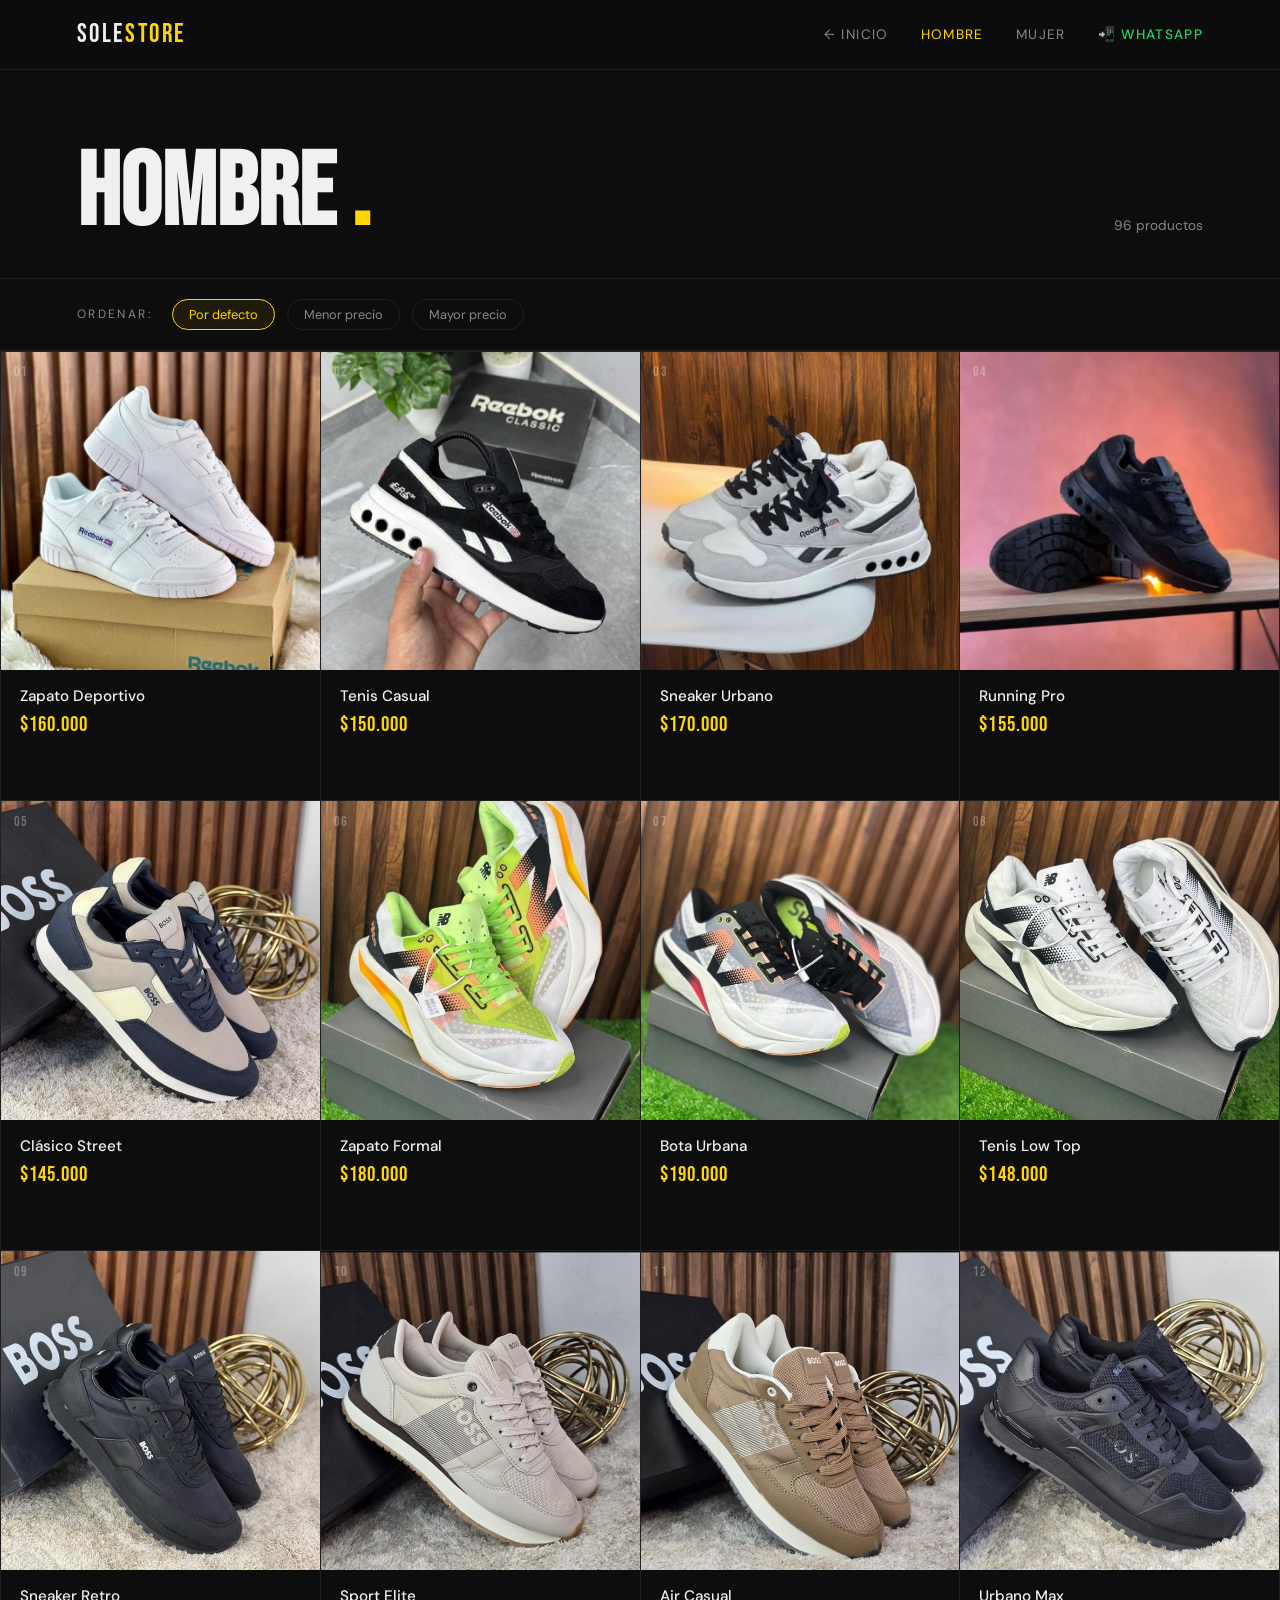
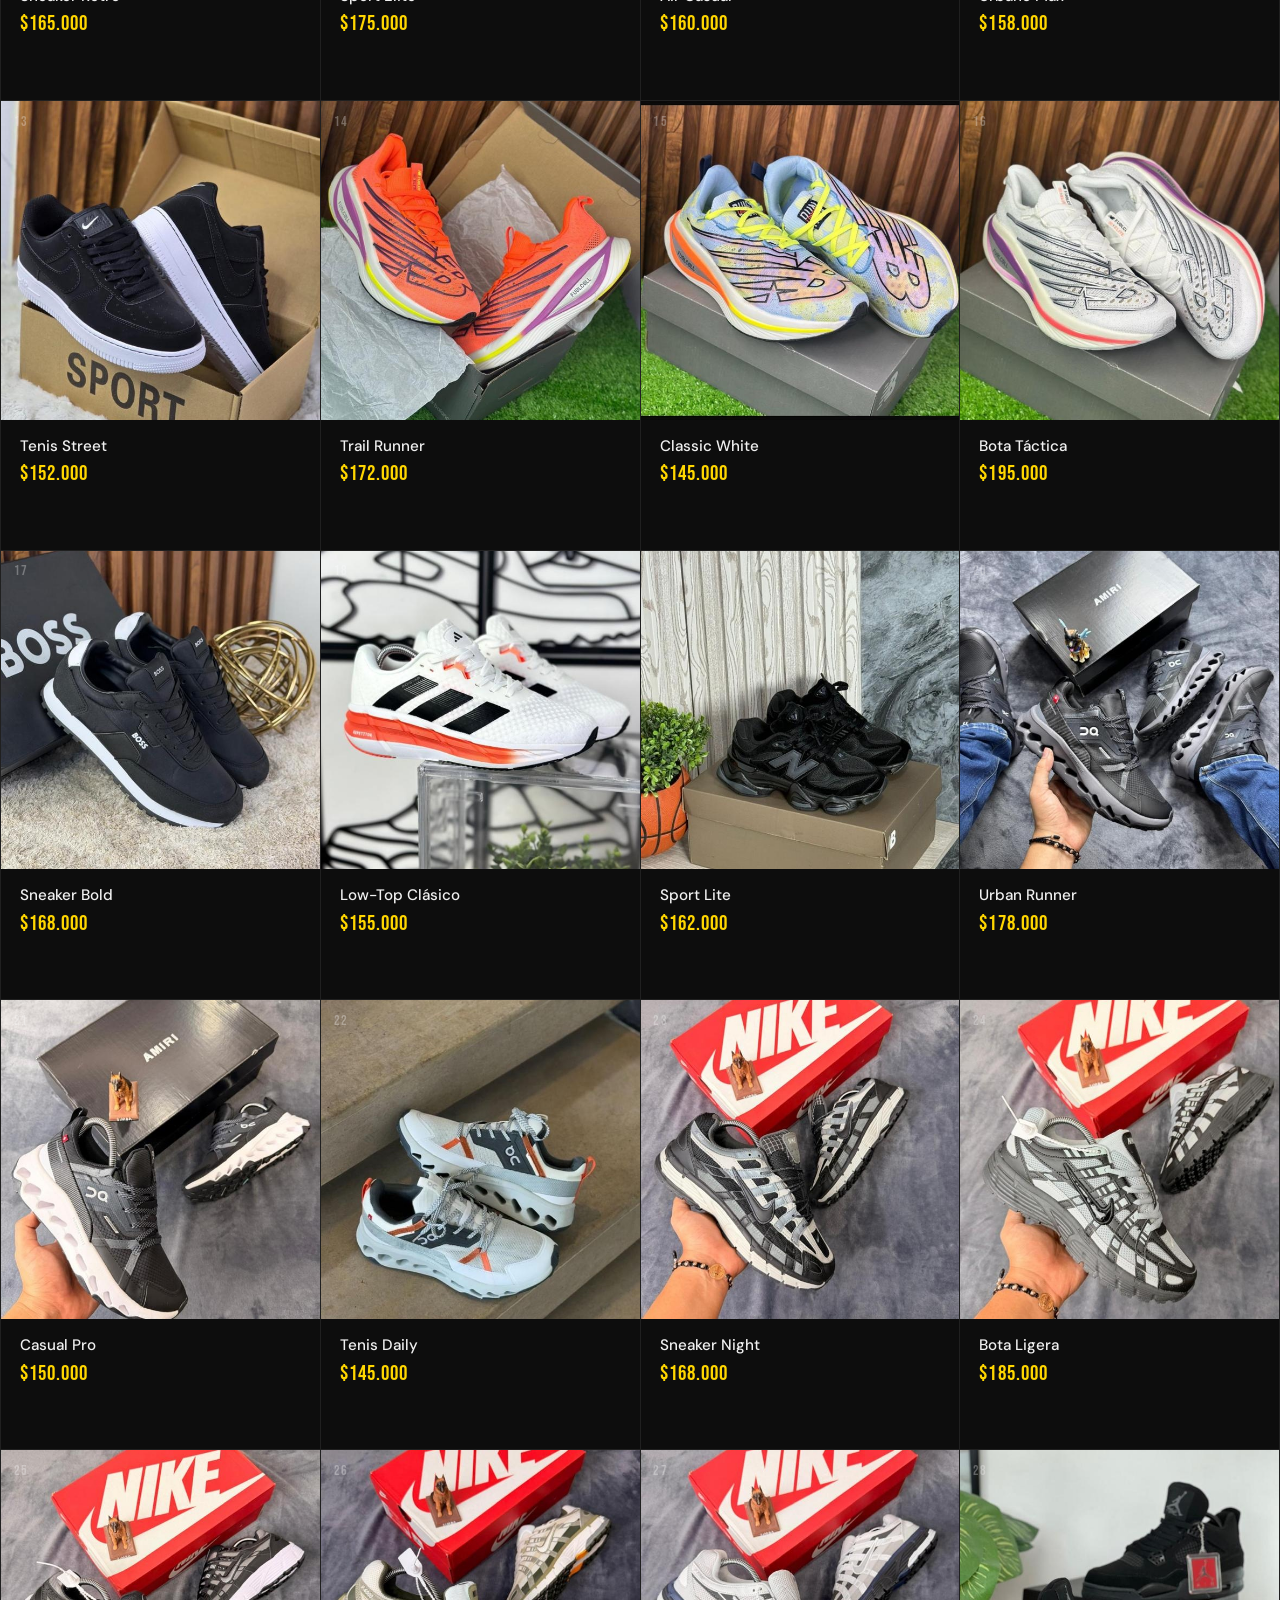
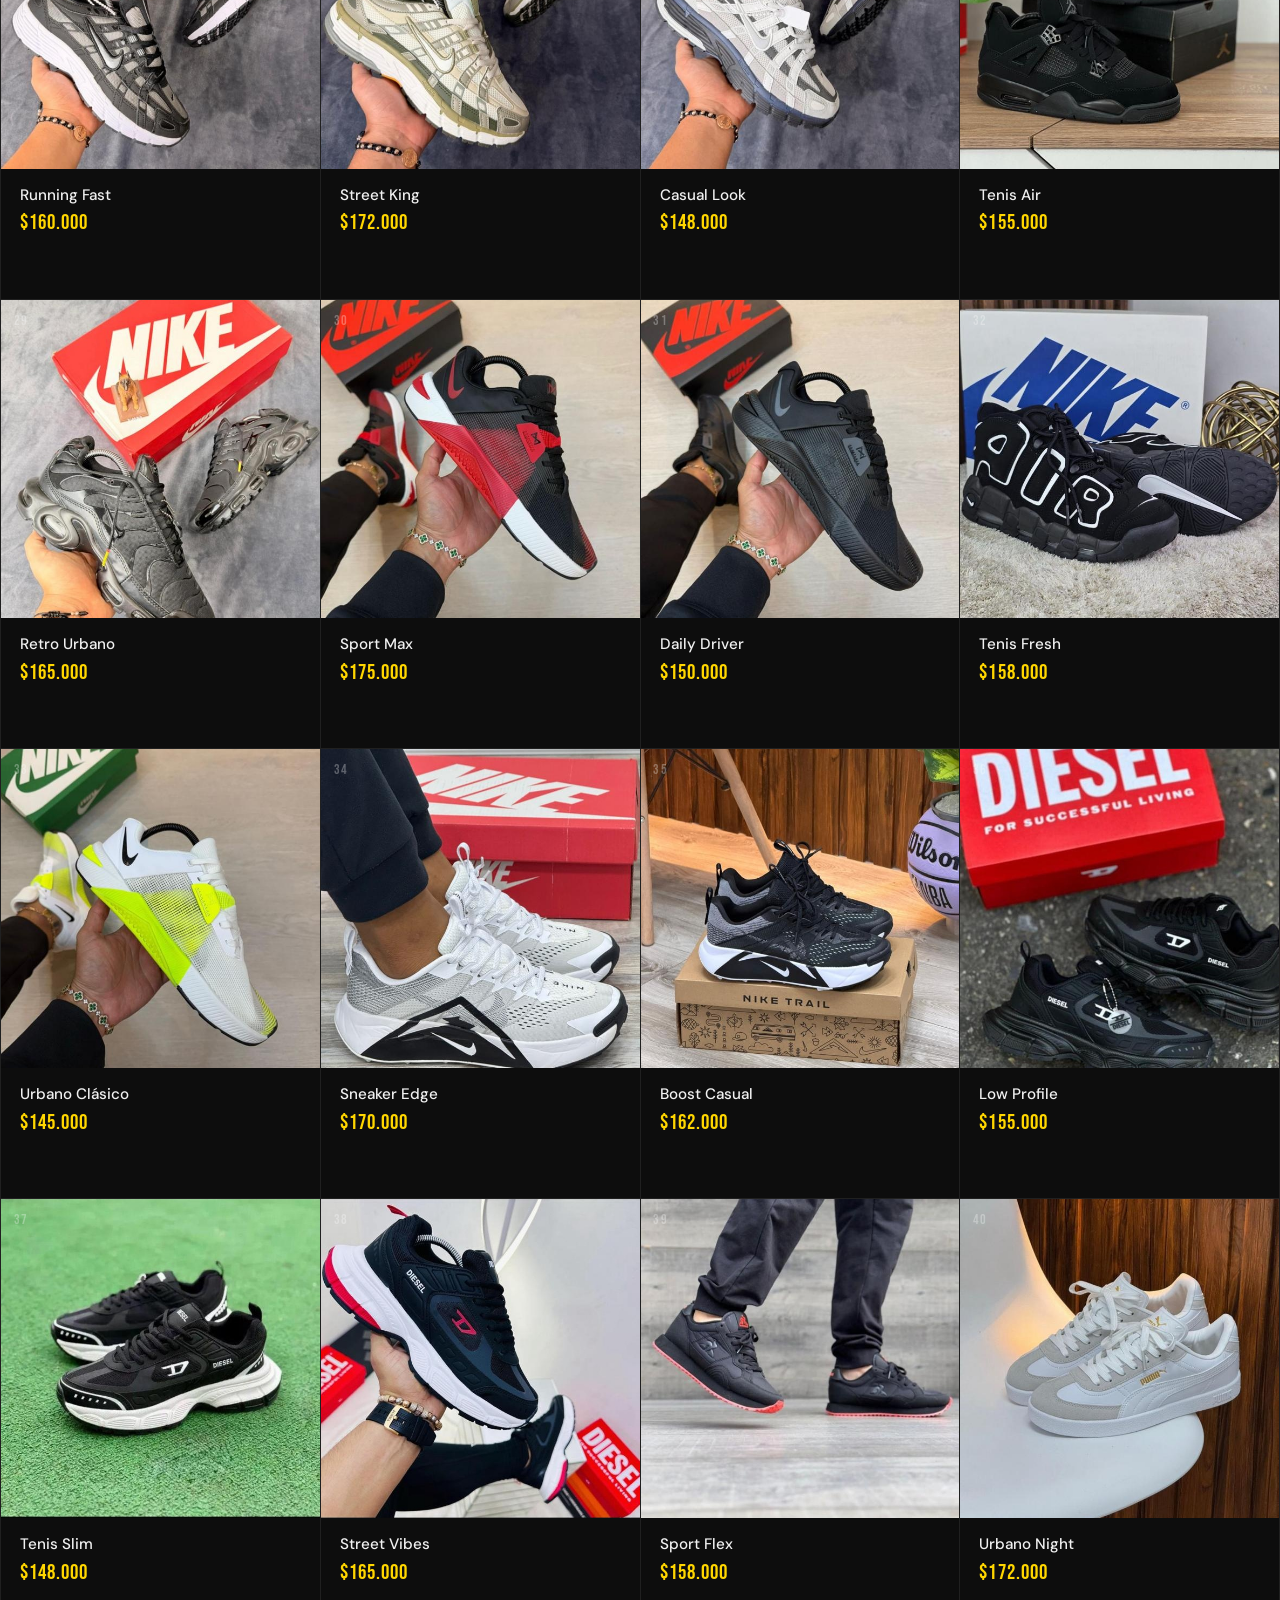
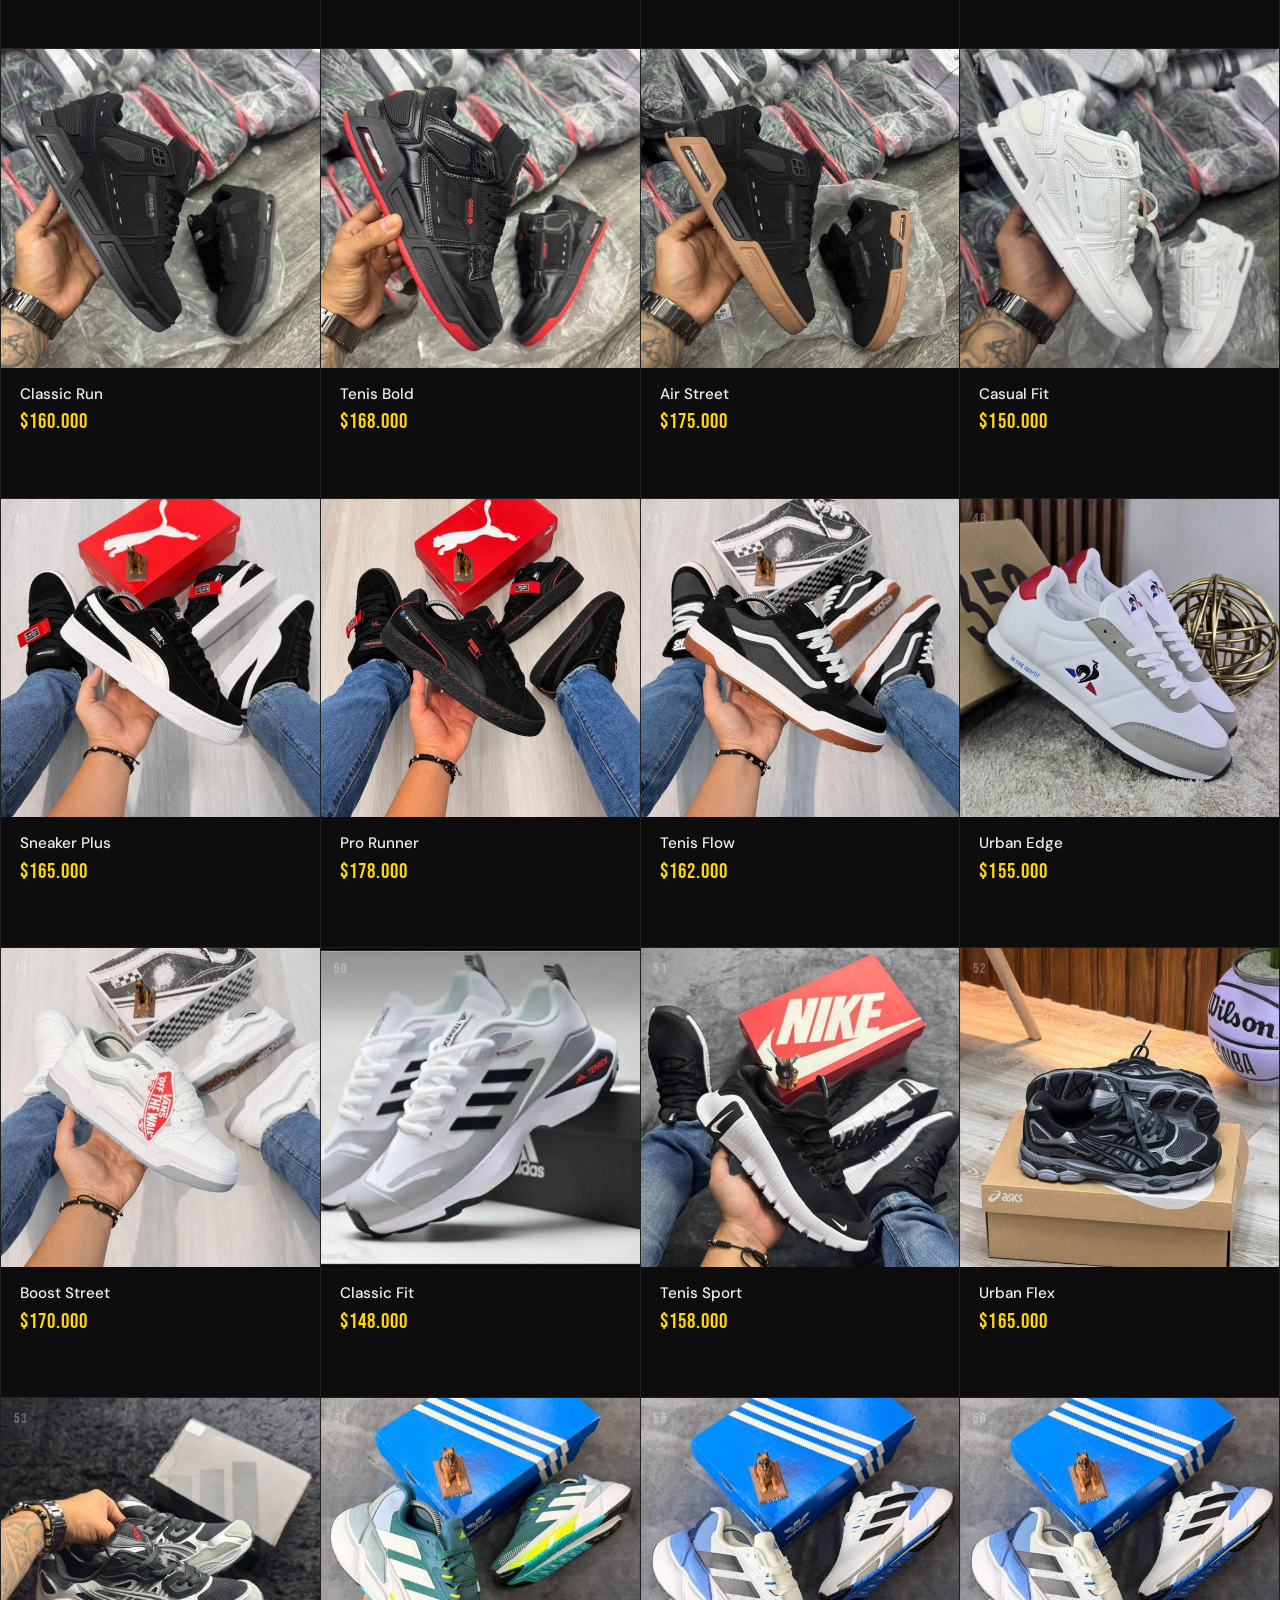
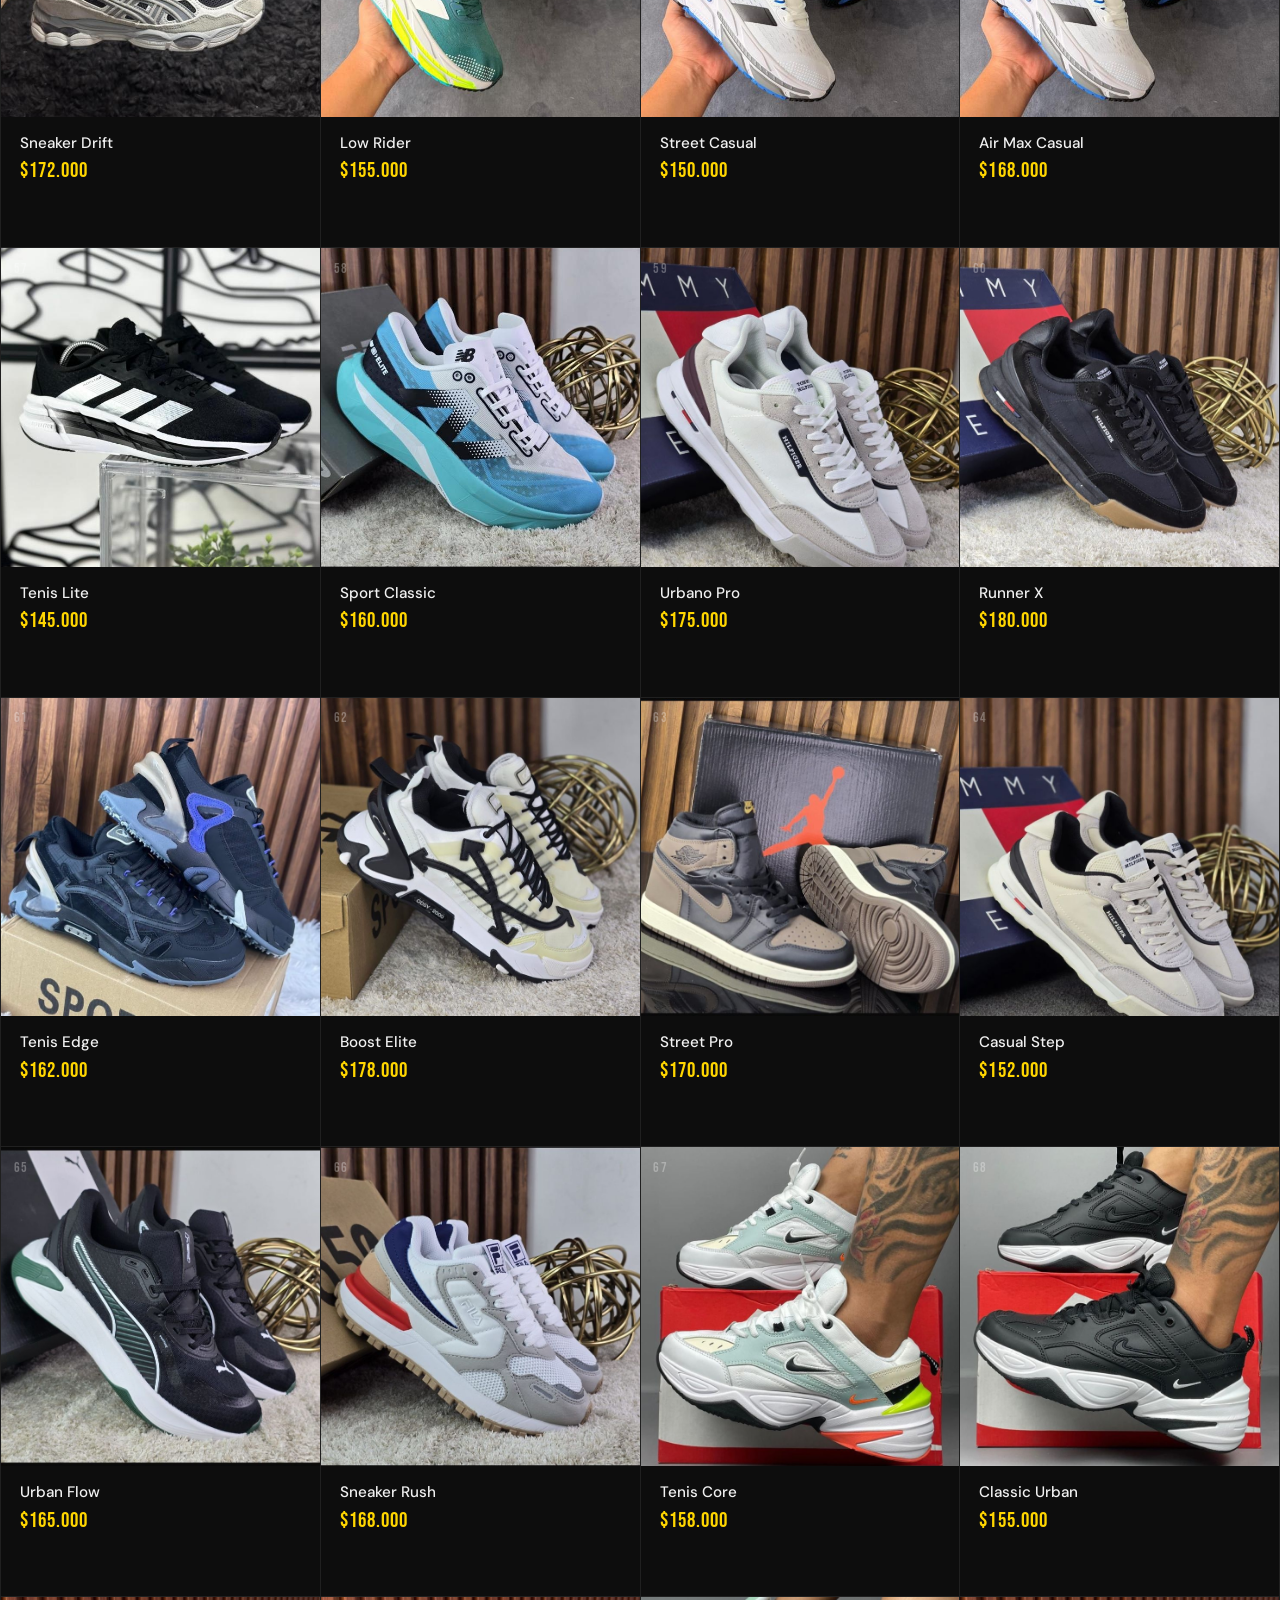
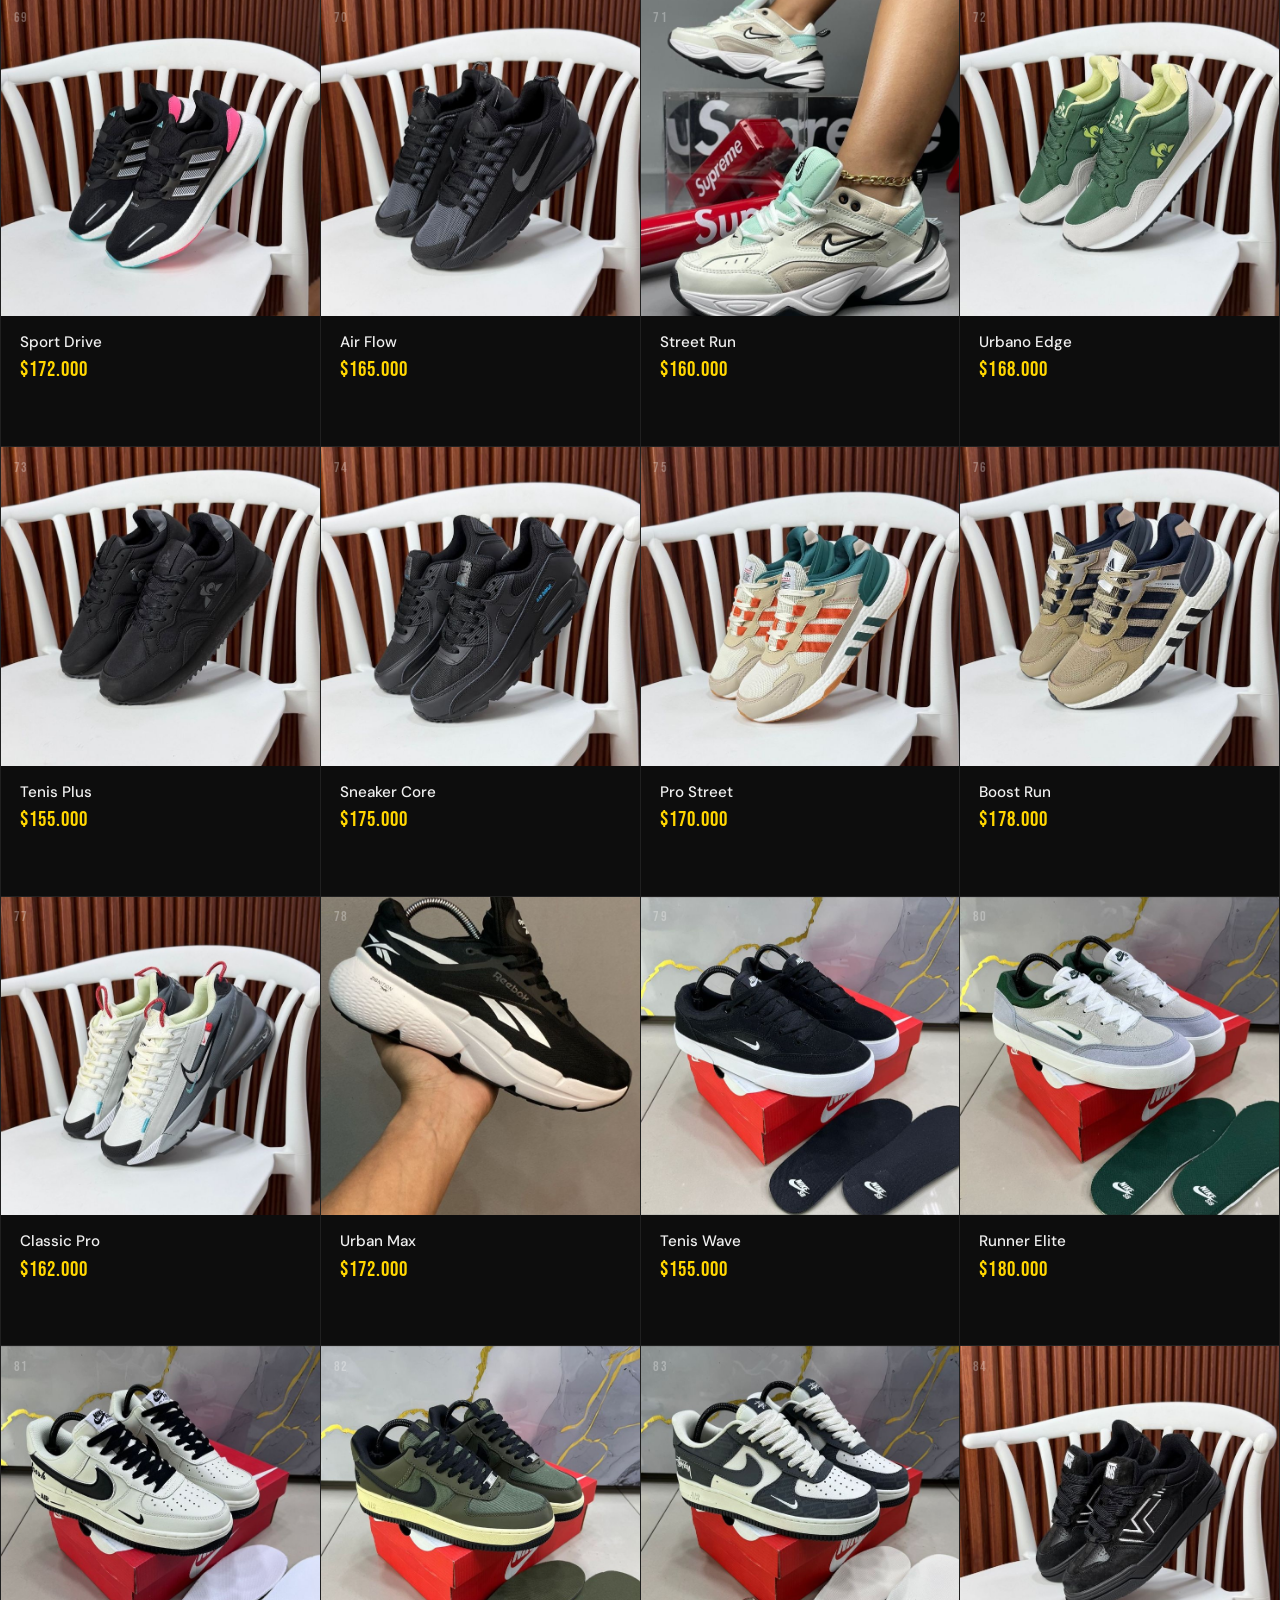
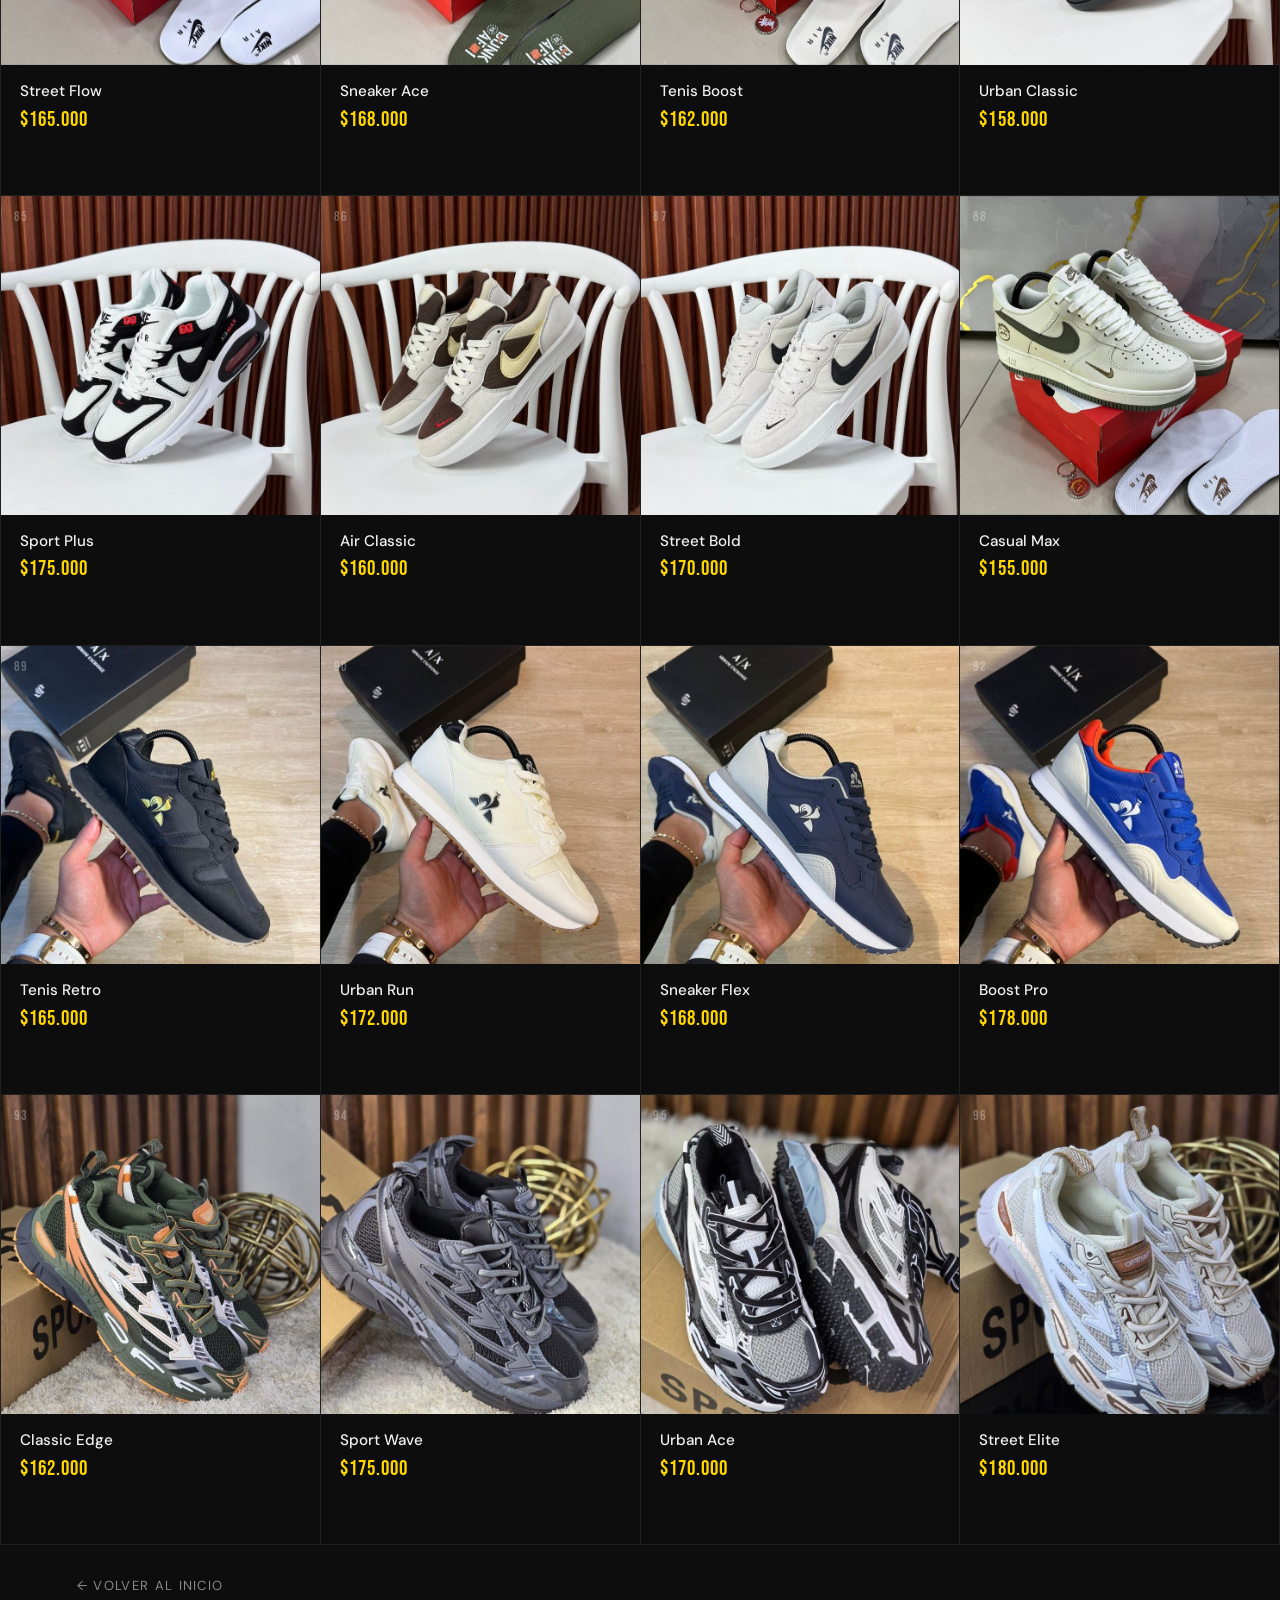
==== hombre.html @ 792dd2fb "primer commit - sole store" ====
<!DOCTYPE html>
<html lang="es">
<head>
  <meta charset="UTF-8" />
  <meta name="viewport" content="width=device-width, initial-scale=1.0"/>
  <title>Hombre — SOLE STORE</title>
  <link rel="preconnect" href="https://fonts.googleapis.com">
  <link href="https://fonts.googleapis.com/css2?family=Bebas+Neue&family=DM+Sans:wght@300;400;500&display=swap" rel="stylesheet">
  <link rel="stylesheet" href="src/styles/main.css">
</head>
<body>

  <nav class="navbar">
    <a href="index.html" class="nav-logo">SOLE<span>STORE</span></a>
    <div class="nav-links">
      <a href="index.html">← Inicio</a>
      <a href="hombre.html" style="color:var(--accent)">Hombre</a>
      <a href="mujer.html">Mujer</a>
      <a href="https://wa.me/573104720389" target="_blank" class="nav-wpp">📲 WhatsApp</a>
    </div>
  </nav>

  <main class="catalog-page">
    <div class="catalog-header">
      <h1>HOMBRE <span>.</span></h1>
      <p class="catalog-count" id="count">Cargando...</p>
    </div>

    <div class="filter-bar">
      <span class="filter-label">Ordenar:</span>
      <button class="filter-btn active" onclick="sortProducts('default', this)">Por defecto</button>
      <button class="filter-btn" onclick="sortProducts('precio-asc', this)">Menor precio</button>
      <button class="filter-btn" onclick="sortProducts('precio-desc', this)">Mayor precio</button>
    </div>

    <div class="product-grid" id="grid"></div>

    <a href="index.html" class="back-link">← Volver al inicio</a>
  </main>

  <script type="module">
    import { productosHombre } from './src/js/products.js';

    const WPP = "573104720389";
    let currentProducts = [...productosHombre];

    function precioNum(p) {
      return parseInt(p.precio.replace(/\D/g, ''));
    }

    function renderGrid(products) {
      const grid = document.getElementById('grid');
      document.getElementById('count').textContent = `${products.length} productos`;
      grid.innerHTML = products.map((p, i) => `
        <div class="product-card" style="animation-delay:${i * 0.03}s">
          <div class="product-img-wrap">
            <span class="product-num">${String(p.id).padStart(2,'0')}</span>
            <img src="${p.img}" alt="${p.nombre}" loading="lazy" onerror="this.style.opacity='0.2'">
          </div>
          <div class="product-info">
            <p class="product-name">${p.nombre}</p>
            <p class="product-price">${p.precio}</p>
          </div>
          <a class="btn-wpp"
             href="https://wa.me/${WPP}?text=Hola!%20Me%20interesa%20el%20${encodeURIComponent(p.nombre)}%20(Ref%20${p.id})%20-%20Precio%3A%20${encodeURIComponent(p.precio)}"
             target="_blank">
            💬 Preguntar por WhatsApp
          </a>
        </div>
      `).join('');
    }

    window.sortProducts = function(tipo, btn) {
      document.querySelectorAll('.filter-btn').forEach(b => b.classList.remove('active'));
      btn.classList.add('active');
      if (tipo === 'precio-asc')  currentProducts.sort((a,b) => precioNum(a) - precioNum(b));
      if (tipo === 'precio-desc') currentProducts.sort((a,b) => precioNum(b) - precioNum(a));
      if (tipo === 'default')     currentProducts = [...productosHombre];
      renderGrid(currentProducts);
    };

    renderGrid(currentProducts);
  </script>

</body>
</html>
---- src/styles/main.css ----
/* ═══════════════════════════════════════
   SOLE STORE — main.css
   ═══════════════════════════════════════ */

@import url('https://fonts.googleapis.com/css2?family=Bebas+Neue&family=DM+Sans:wght@300;400;500&display=swap');

:root {
  --bg:        #0d0d0d;
  --bg-card:   #161616;
  --bg-hover:  #1e1e1e;
  --accent:    #FFD600;
  --text:      #f0f0f0;
  --text-muted:#888;
  --border:    rgba(255,255,255,0.08);
  --radius:    4px;
  --wpp:       #25D366;
}

*, *::before, *::after {
  box-sizing: border-box;
  margin: 0;
  padding: 0;
}

html { scroll-behavior: smooth; }

body {
  background: var(--bg);
  color: var(--text);
  font-family: 'DM Sans', sans-serif;
  -webkit-font-smoothing: antialiased;
}

/* ── NAVBAR ── */
.navbar {
  position: fixed;
  top: 0;
  left: 0;
  right: 0;
  z-index: 100;
  display: flex;
  align-items: center;
  justify-content: space-between;
  padding: 1.2rem 6vw;
  background: rgba(13,13,13,0.85);
  backdrop-filter: blur(12px);
  border-bottom: 1px solid var(--border);
}

.nav-logo {
  font-family: 'Bebas Neue', sans-serif;
  font-size: 1.6rem;
  letter-spacing: 0.1em;
  color: var(--text);
  text-decoration: none;
}

.nav-logo span { color: var(--accent); }

.nav-links {
  display: flex;
  align-items: center;
  gap: 2rem;
}

.nav-links a {
  font-family: 'DM Sans', sans-serif;
  font-size: 0.85rem;
  font-weight: 400;
  letter-spacing: 0.1em;
  text-transform: uppercase;
  color: var(--text-muted);
  text-decoration: none;
  transition: color 0.2s;
}

.nav-links a:hover { color: var(--text); }

.nav-links .nav-wpp {
  color: var(--wpp);
  font-weight: 500;
}

.nav-links .nav-wpp:hover { color: #1fba59; }

/* ── CATALOG PAGE ── */
.catalog-page {
  padding-top: 80px;
  min-height: 100vh;
}

.catalog-header {
  padding: 4rem 6vw 2rem;
  border-bottom: 1px solid var(--border);
  display: flex;
  align-items: flex-end;
  justify-content: space-between;
  gap: 1rem;
  flex-wrap: wrap;
}

.catalog-header h1 {
  font-family: 'Bebas Neue', sans-serif;
  font-size: clamp(3rem, 8vw, 7rem);
  line-height: 1;
  color: var(--text);
}

.catalog-header h1 span { color: var(--accent); }

.catalog-count {
  font-size: 0.85rem;
  color: var(--text-muted);
  padding-bottom: 0.8rem;
}

/* ── FILTER BAR ── */
.filter-bar {
  padding: 1.2rem 6vw;
  display: flex;
  align-items: center;
  gap: 0.75rem;
  flex-wrap: wrap;
  border-bottom: 1px solid var(--border);
}

.filter-label {
  font-size: 0.75rem;
  letter-spacing: 0.2em;
  text-transform: uppercase;
  color: var(--text-muted);
  margin-right: 0.5rem;
}

.filter-btn {
  background: transparent;
  border: 1px solid var(--border);
  color: var(--text-muted);
  font-family: 'DM Sans', sans-serif;
  font-size: 0.8rem;
  padding: 0.4rem 1rem;
  cursor: pointer;
  border-radius: 2rem;
  transition: all 0.2s;
}

.filter-btn:hover,
.filter-btn.active {
  border-color: var(--accent);
  color: var(--accent);
  background: rgba(255, 214, 0, 0.07);
}

/* ── PRODUCT GRID ── */
.product-grid {
  display: grid;
  grid-template-columns: repeat(auto-fill, minmax(260px, 1fr));
  gap: 1px;
  background: var(--border);
  padding: 1px;
}

.product-card {
  background: var(--bg);
  position: relative;
  overflow: hidden;
  transition: background 0.2s;
  display: flex;
  flex-direction: column;
}

.product-card:hover {
  background: var(--bg-hover);
}

.product-img-wrap {
  position: relative;
  overflow: hidden;
  aspect-ratio: 1 / 1;
  background: var(--bg-card);
}

.product-img-wrap img {
  width: 100%;
  height: 100%;
  object-fit: cover;
  transition: transform 0.5s ease;
  display: block;
}

.product-card:hover .product-img-wrap img {
  transform: scale(1.06);
}

.product-num {
  position: absolute;
  top: 0.8rem;
  left: 0.8rem;
  font-family: 'Bebas Neue', sans-serif;
  font-size: 0.85rem;
  color: rgba(255,255,255,0.3);
  letter-spacing: 0.1em;
}

.product-info {
  padding: 1rem 1.2rem 1.4rem;
  flex: 1;
  display: flex;
  flex-direction: column;
  gap: 0.35rem;
}

.product-name {
  font-family: 'DM Sans', sans-serif;
  font-weight: 500;
  font-size: 0.95rem;
  color: var(--text);
}

.product-price {
  font-family: 'Bebas Neue', sans-serif;
  font-size: 1.3rem;
  letter-spacing: 0.05em;
  color: var(--accent);
}

.btn-wpp {
  margin-top: auto;
  display: flex;
  align-items: center;
  justify-content: center;
  gap: 0.5rem;
  background: var(--wpp);
  color: #fff;
  font-family: 'DM Sans', sans-serif;
  font-weight: 500;
  font-size: 0.82rem;
  letter-spacing: 0.05em;
  text-decoration: none;
  padding: 0.75rem 1rem;
  border: none;
  cursor: pointer;
  opacity: 0;
  transform: translateY(8px);
  transition: opacity 0.25s ease, transform 0.25s ease, background 0.2s;
}

.product-card:hover .btn-wpp {
  opacity: 1;
  transform: translateY(0);
}

.btn-wpp:hover { background: #1fba59; }

/* ── BACK LINK ── */
.back-link {
  display: inline-flex;
  align-items: center;
  gap: 0.5rem;
  font-size: 0.82rem;
  letter-spacing: 0.1em;
  text-transform: uppercase;
  color: var(--text-muted);
  text-decoration: none;
  padding: 2rem 6vw;
  transition: color 0.2s;
}

.back-link:hover { color: var(--accent); }

/* ── EMPTY STATE ── */
.empty-state {
  grid-column: 1 / -1;
  padding: 6rem 2rem;
  text-align: center;
  color: var(--text-muted);
}

.empty-state p {
  font-family: 'Bebas Neue', sans-serif;
  font-size: 2rem;
  margin-bottom: 0.5rem;
  color: var(--text);
}

/* ── RESPONSIVE ── */
@media (max-width: 640px) {
  .product-grid {
    grid-template-columns: repeat(2, 1fr);
  }

  .btn-wpp {
    opacity: 1;
    transform: translateY(0);
  }

  .catalog-header {
    flex-direction: column;
    align-items: flex-start;
  }

  .nav-links a:not(.nav-wpp) {
    display: none;
  }
}
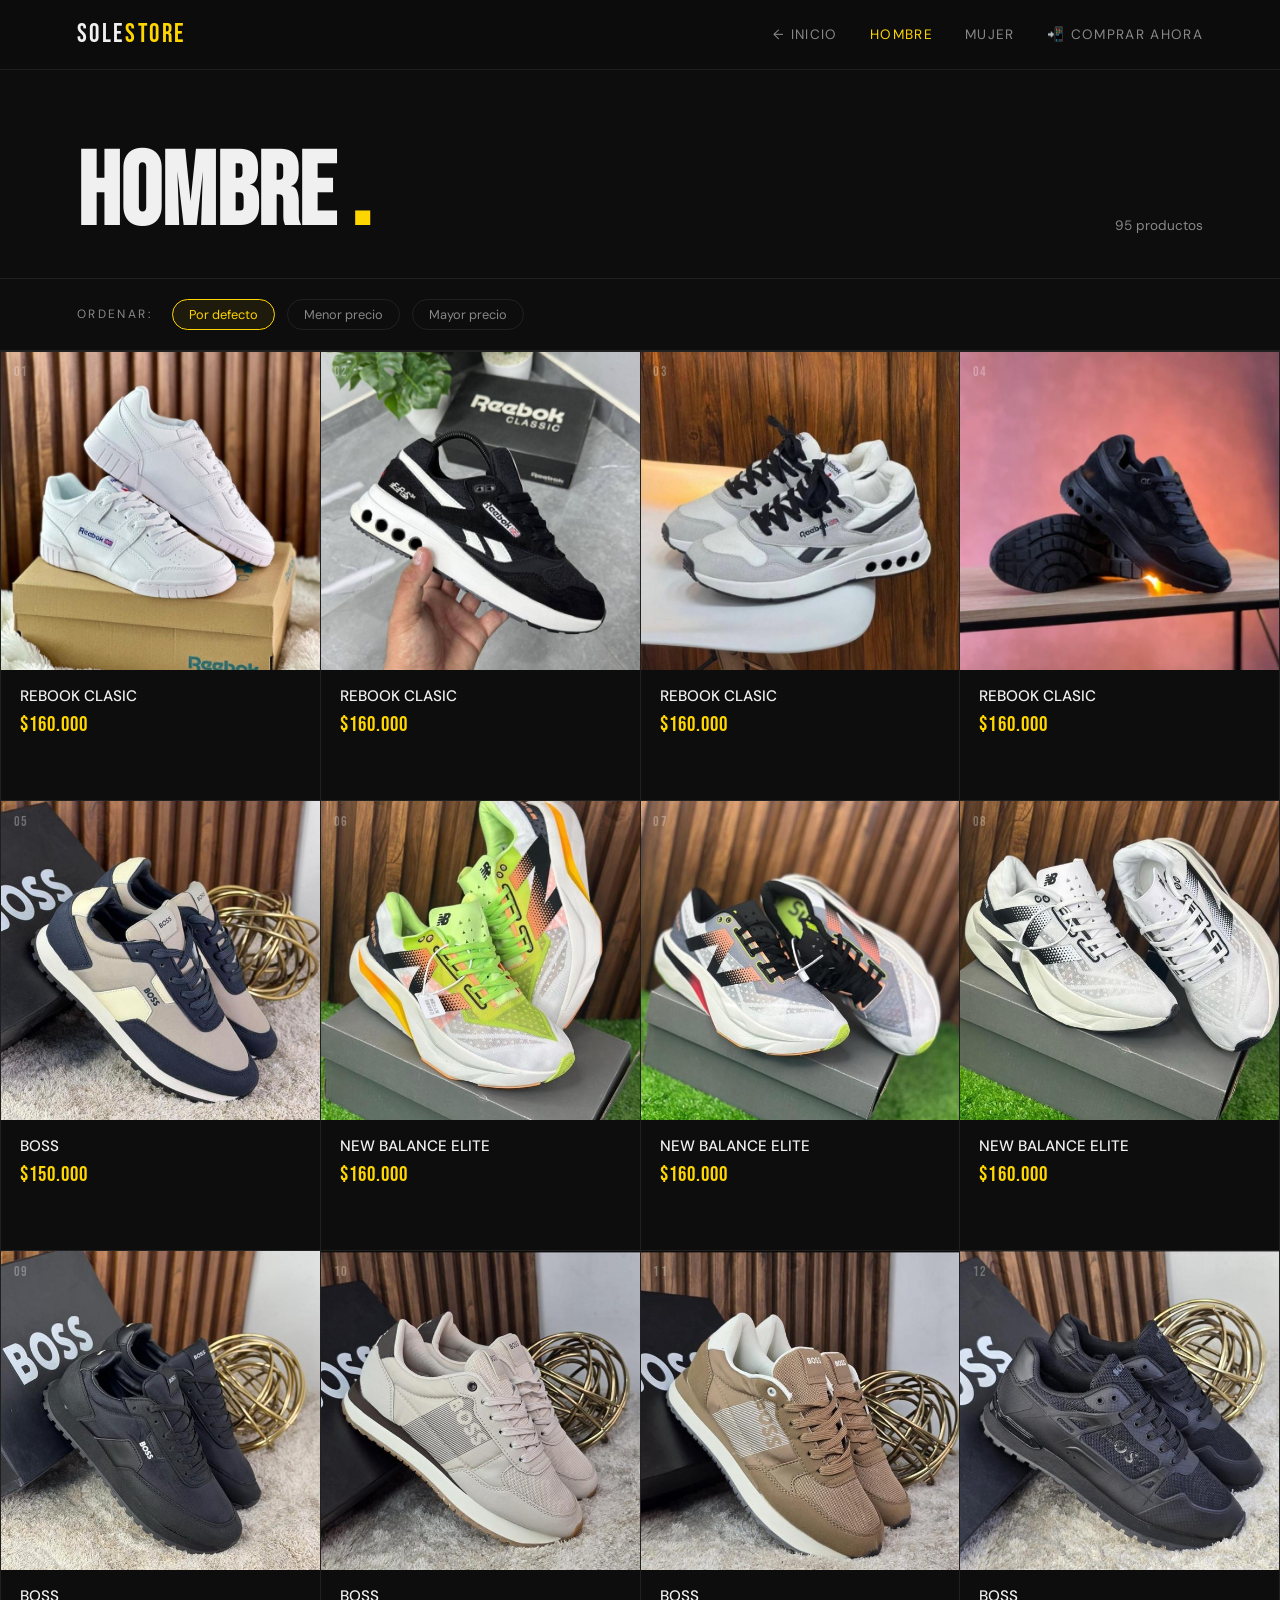
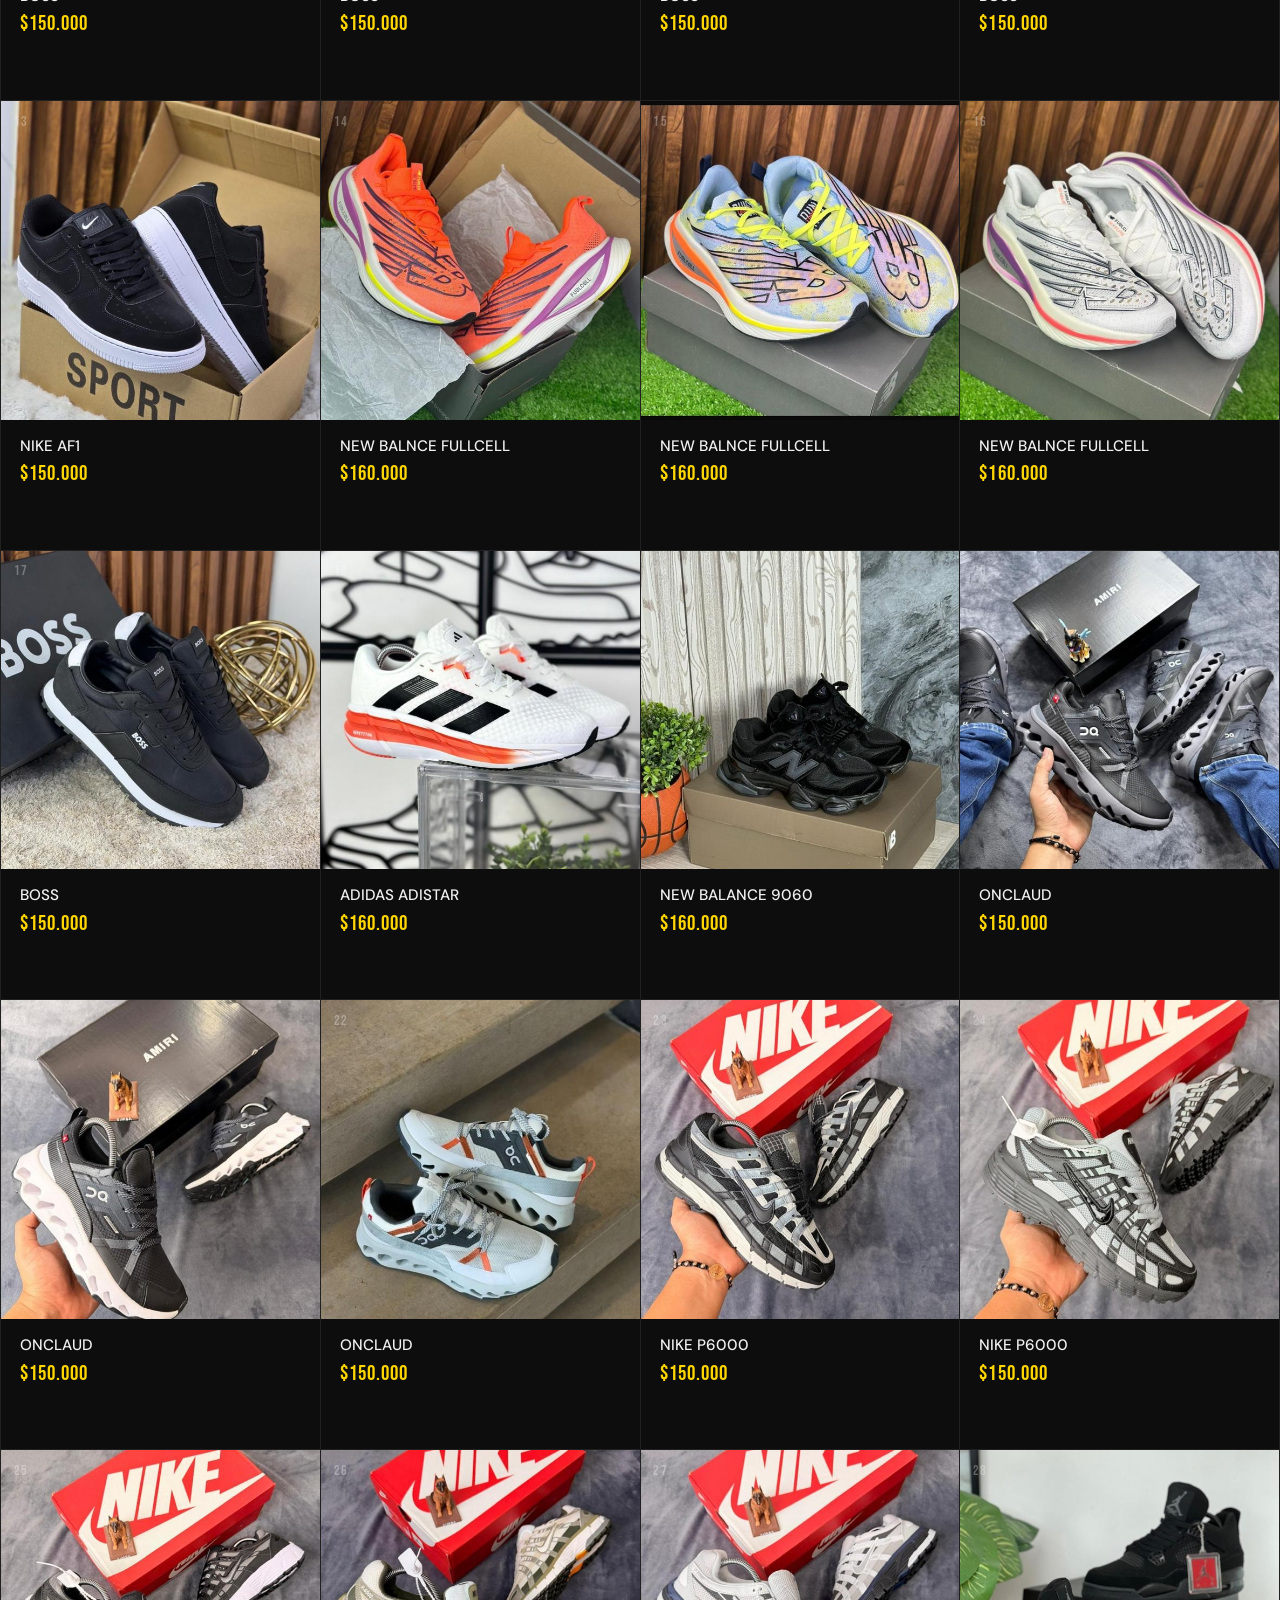
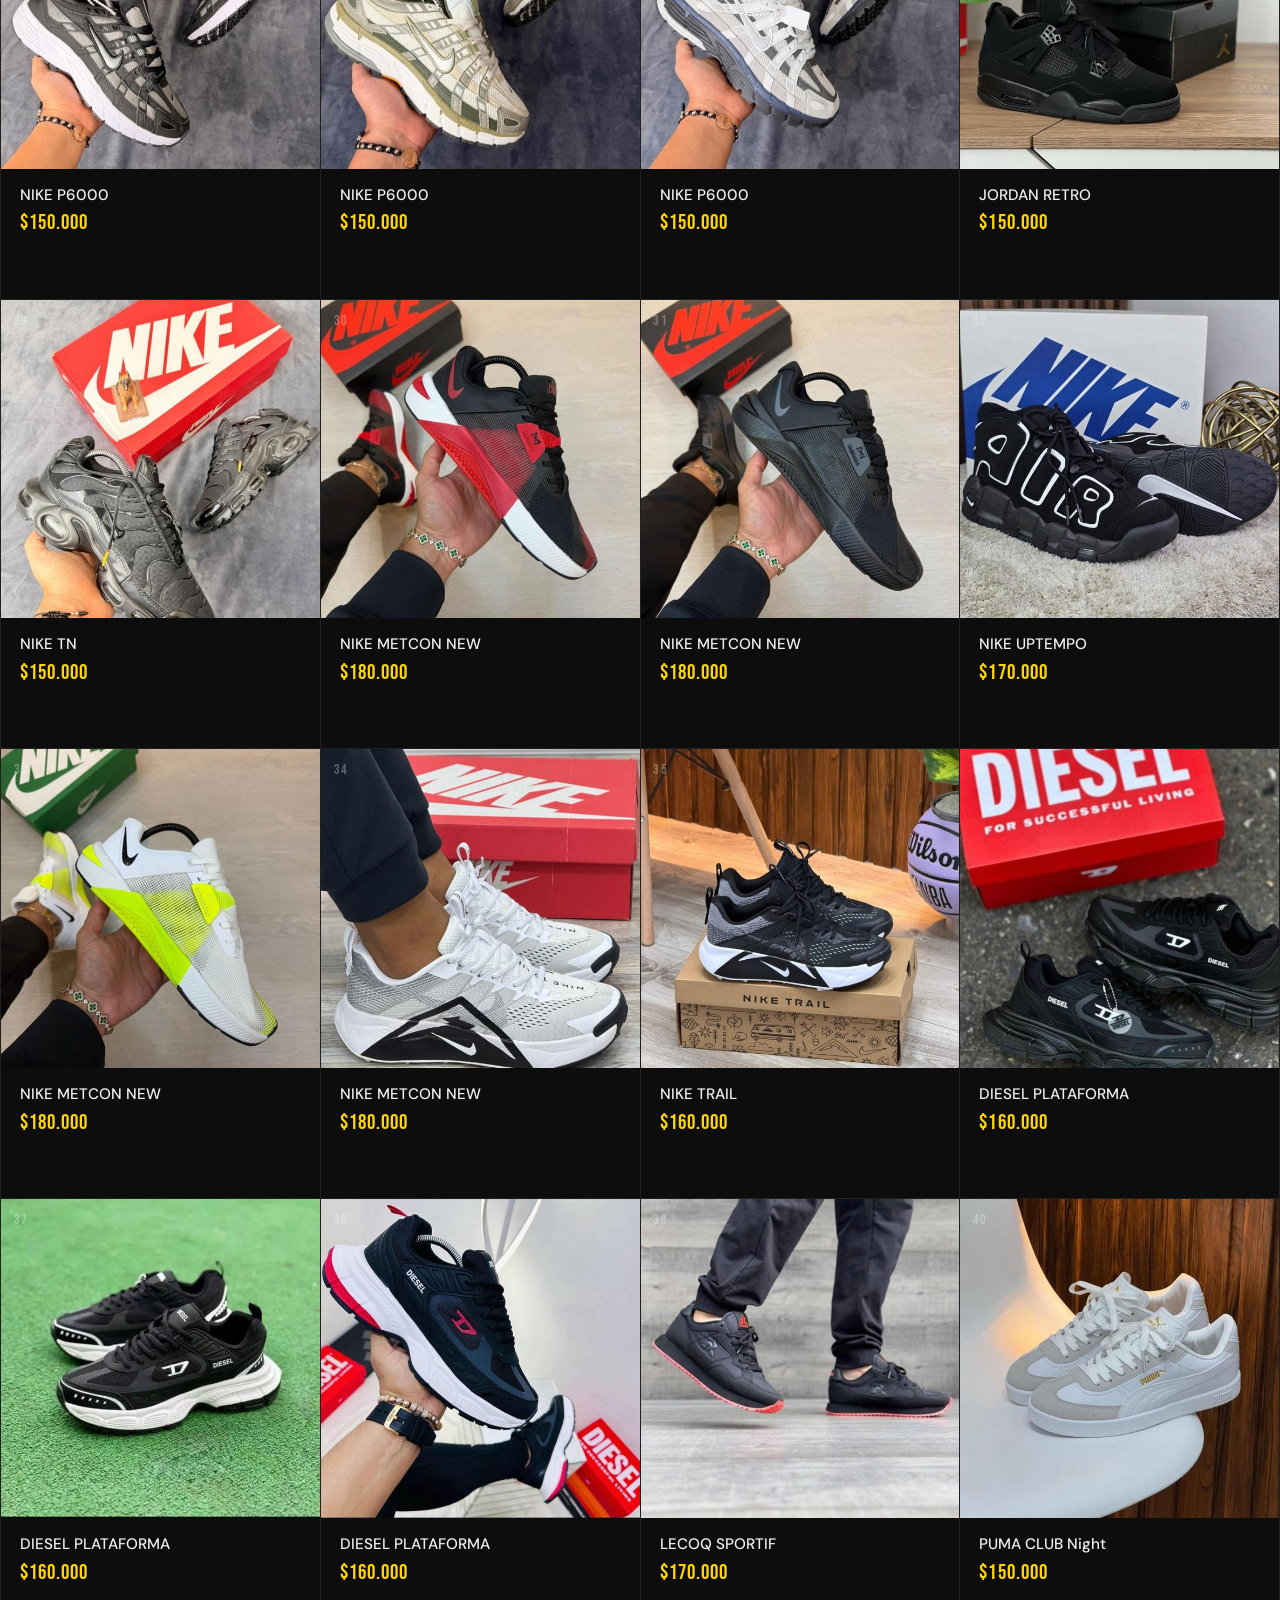
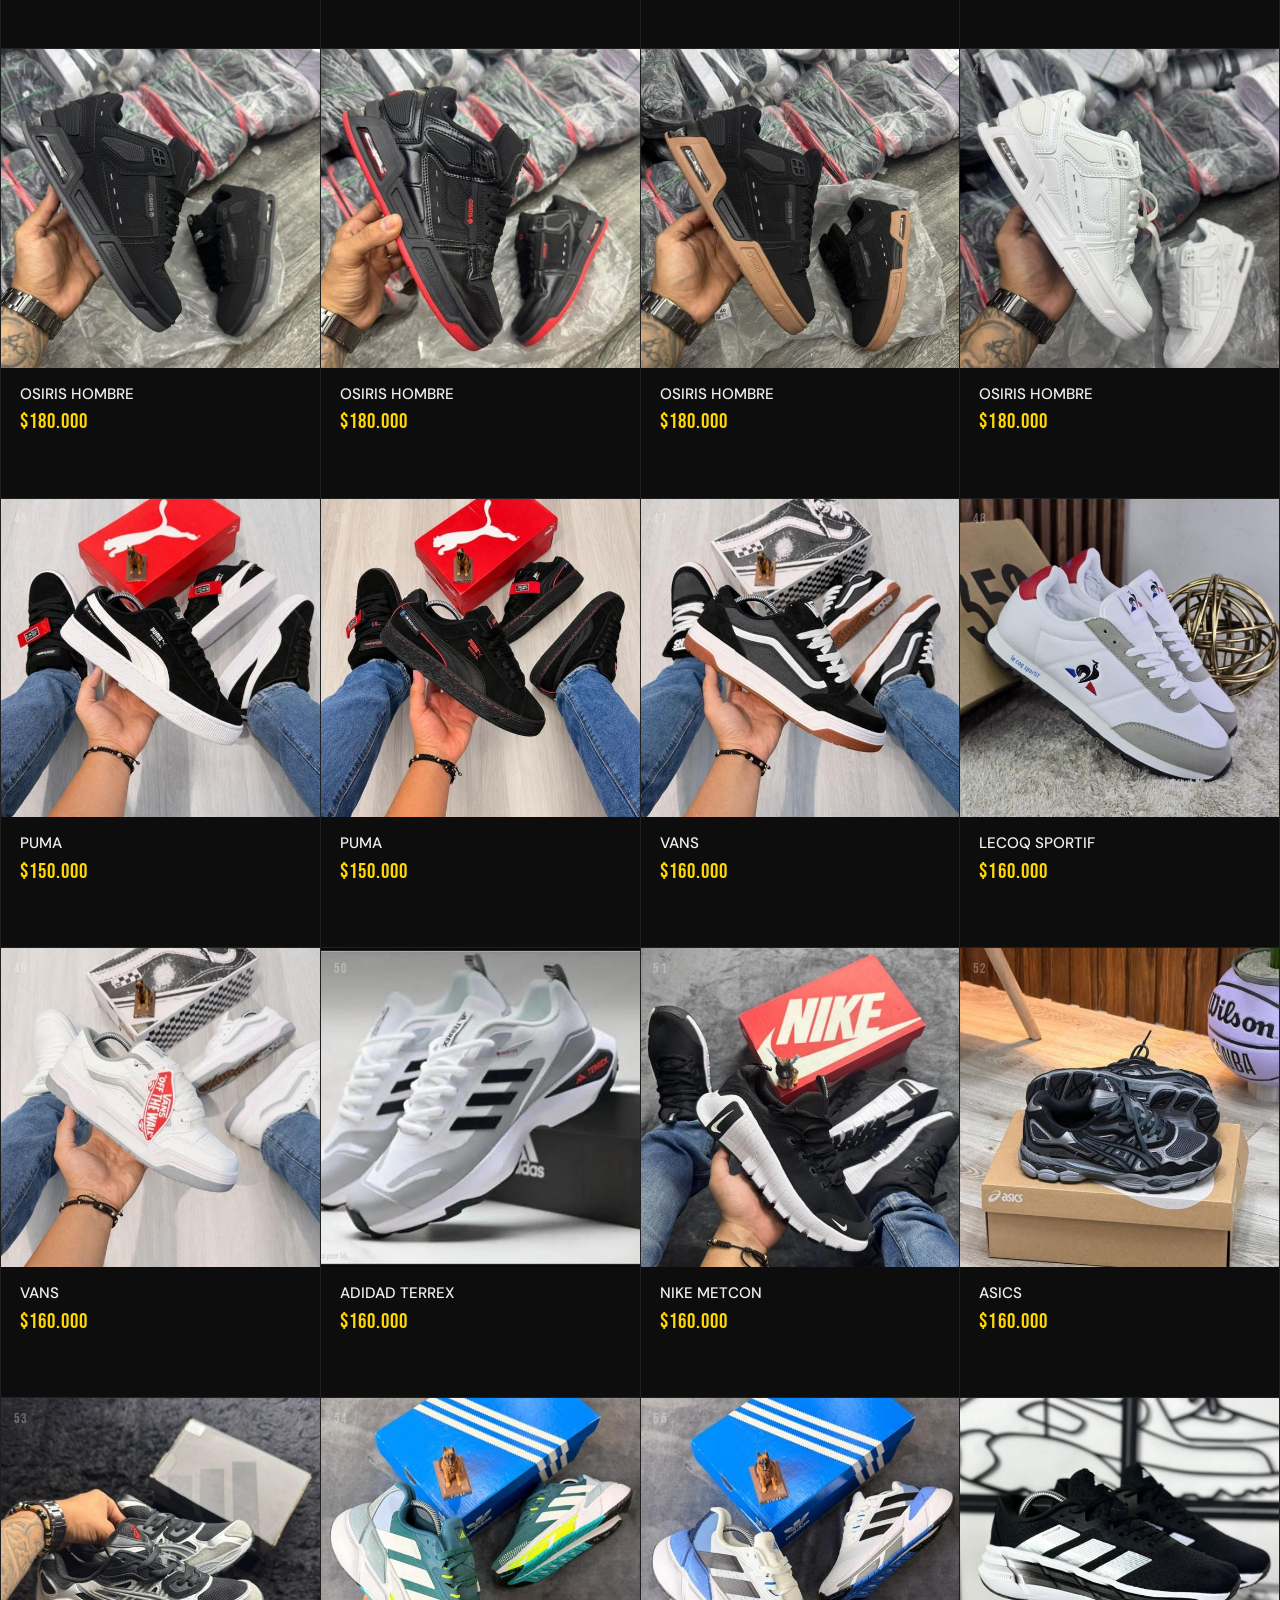
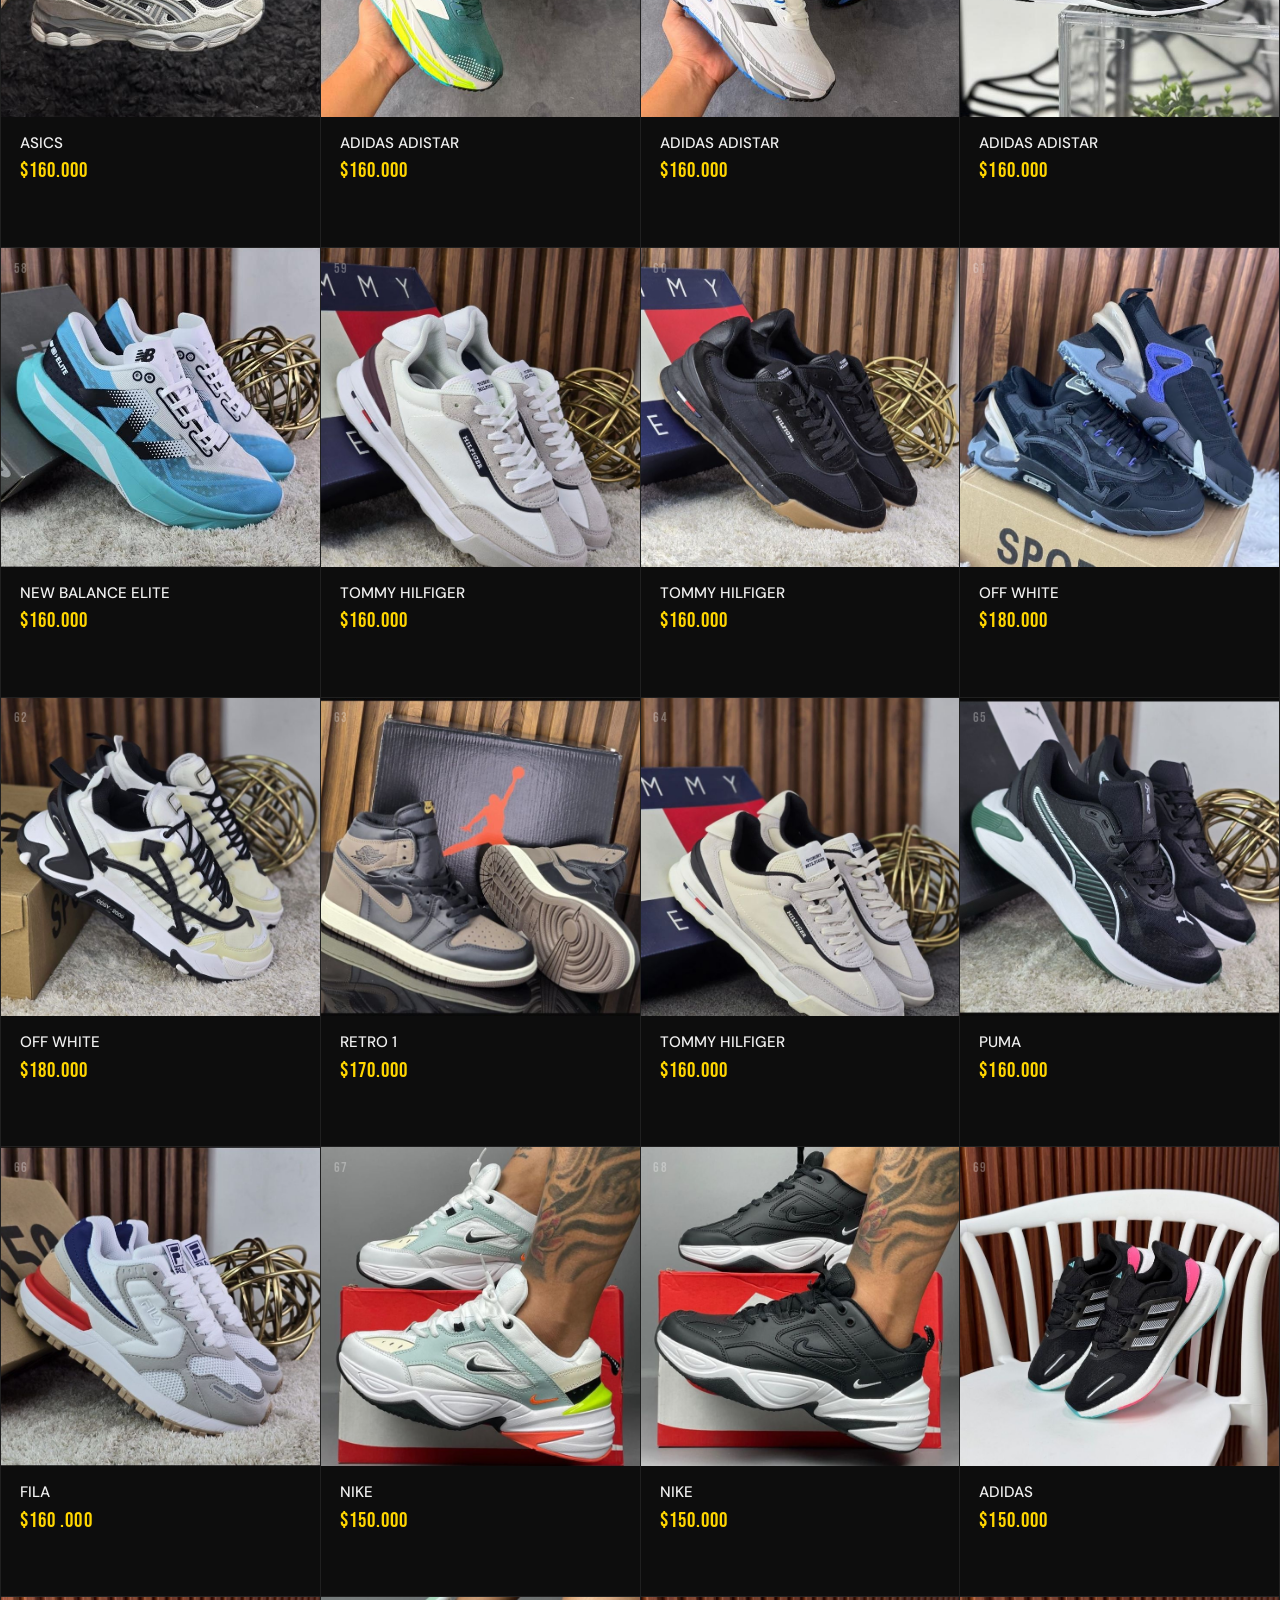
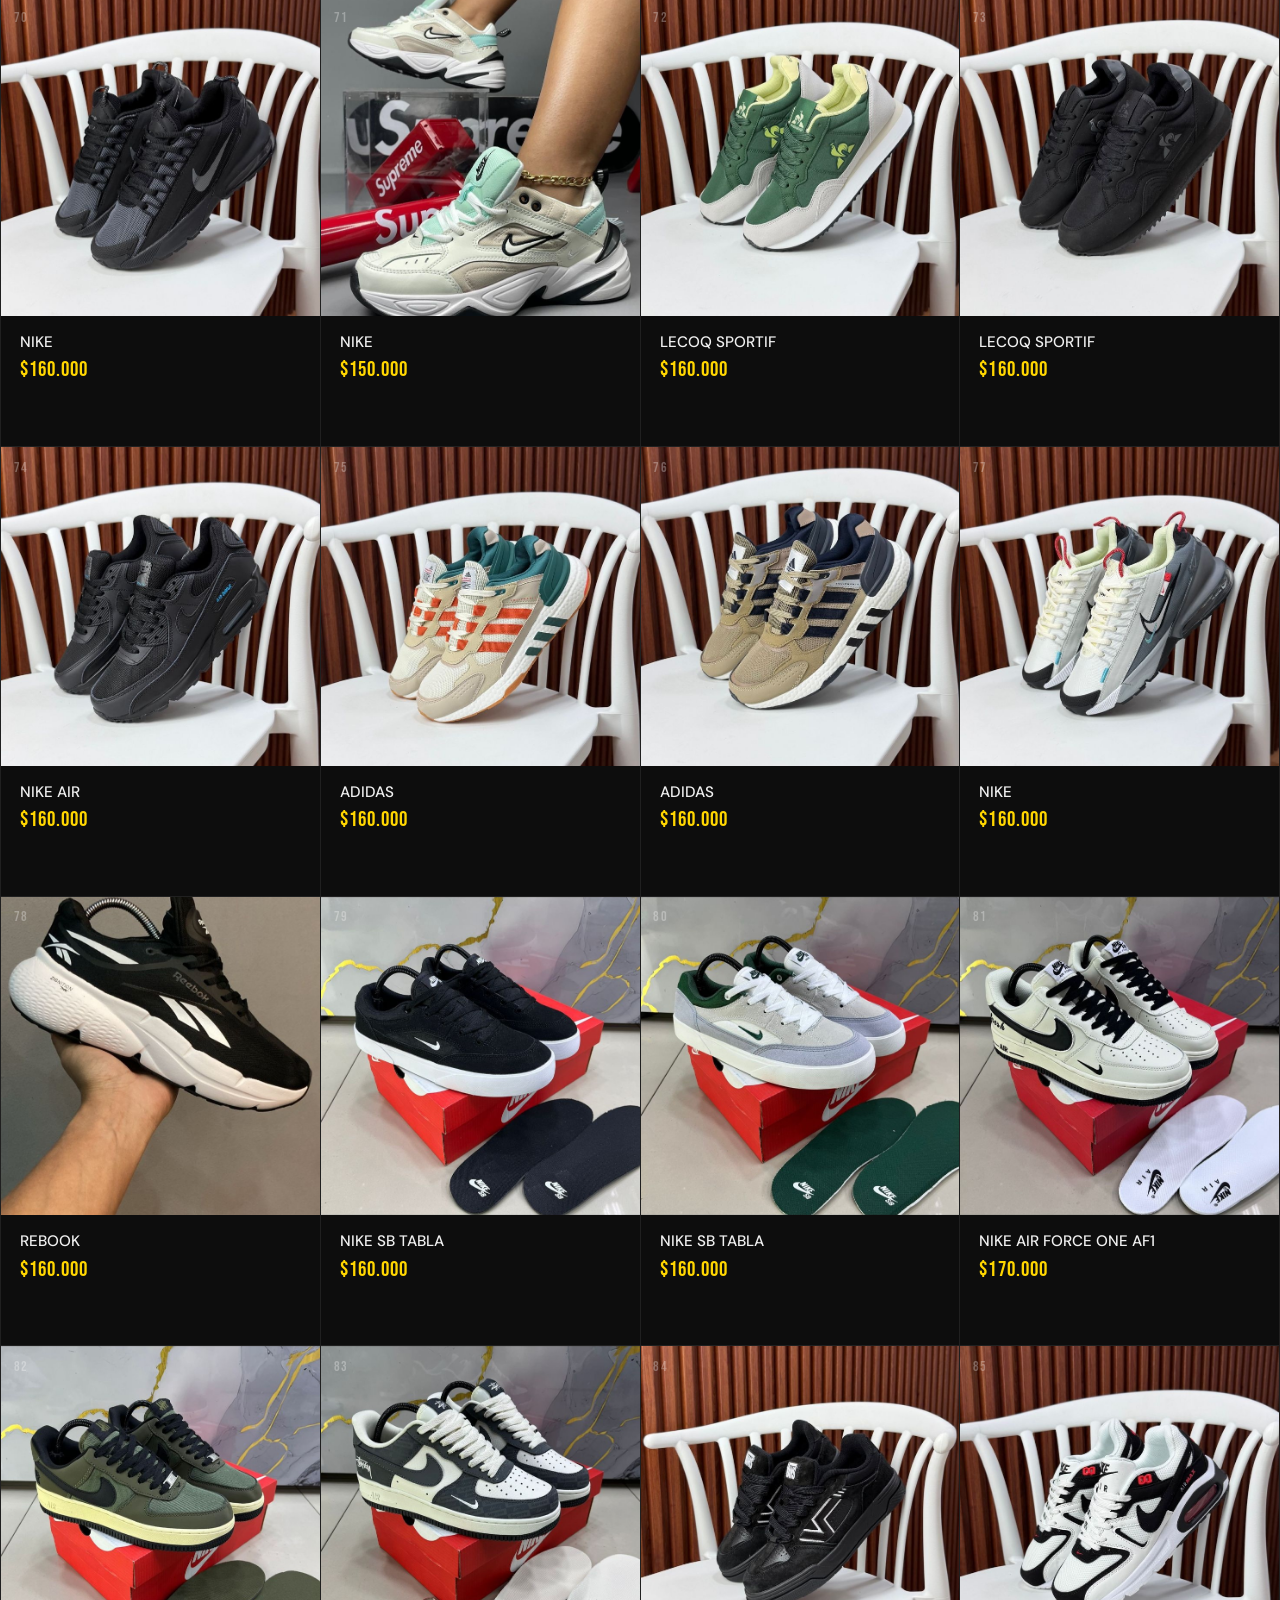
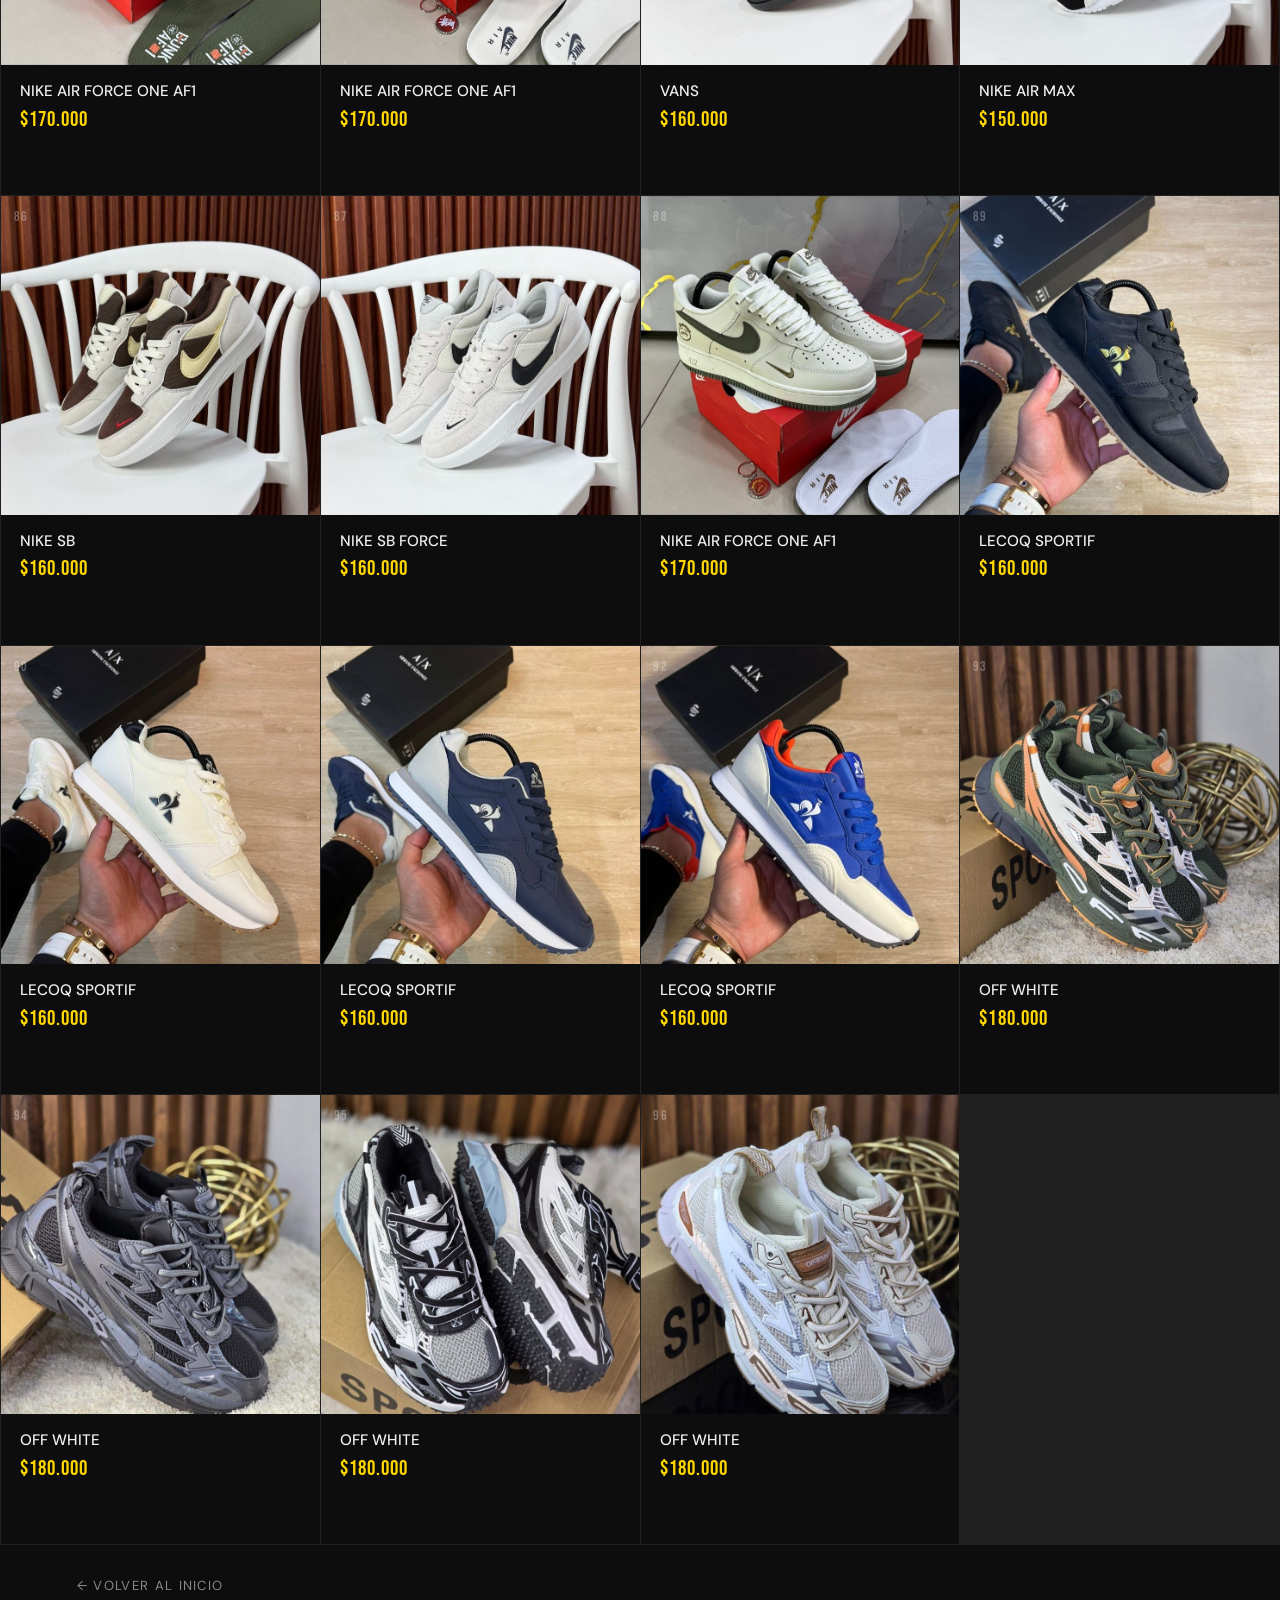
==== commit 0c2fdc75: "descripcion del cambio" ====
--- a/hombre.html
+++ b/hombre.html
@@ -16,9 +16,12 @@
       <a href="index.html">← Inicio</a>
       <a href="hombre.html" style="color:var(--accent)">Hombre</a>
       <a href="mujer.html">Mujer</a>
-      <a href="https://wa.me/573104720389" target="_blank" class="nav-wpp">📲 WhatsApp</a>
+      <a href="https://wa.me/573104720389?text=Hola,%20quiero%20este%20producto:%20https://tusitio.com/zapato1.html" target="_blank">
+  📲 Comprar ahora
+</a>
     </div>
   </nav>
+  
 
   <main class="catalog-page">
     <div class="catalog-header">
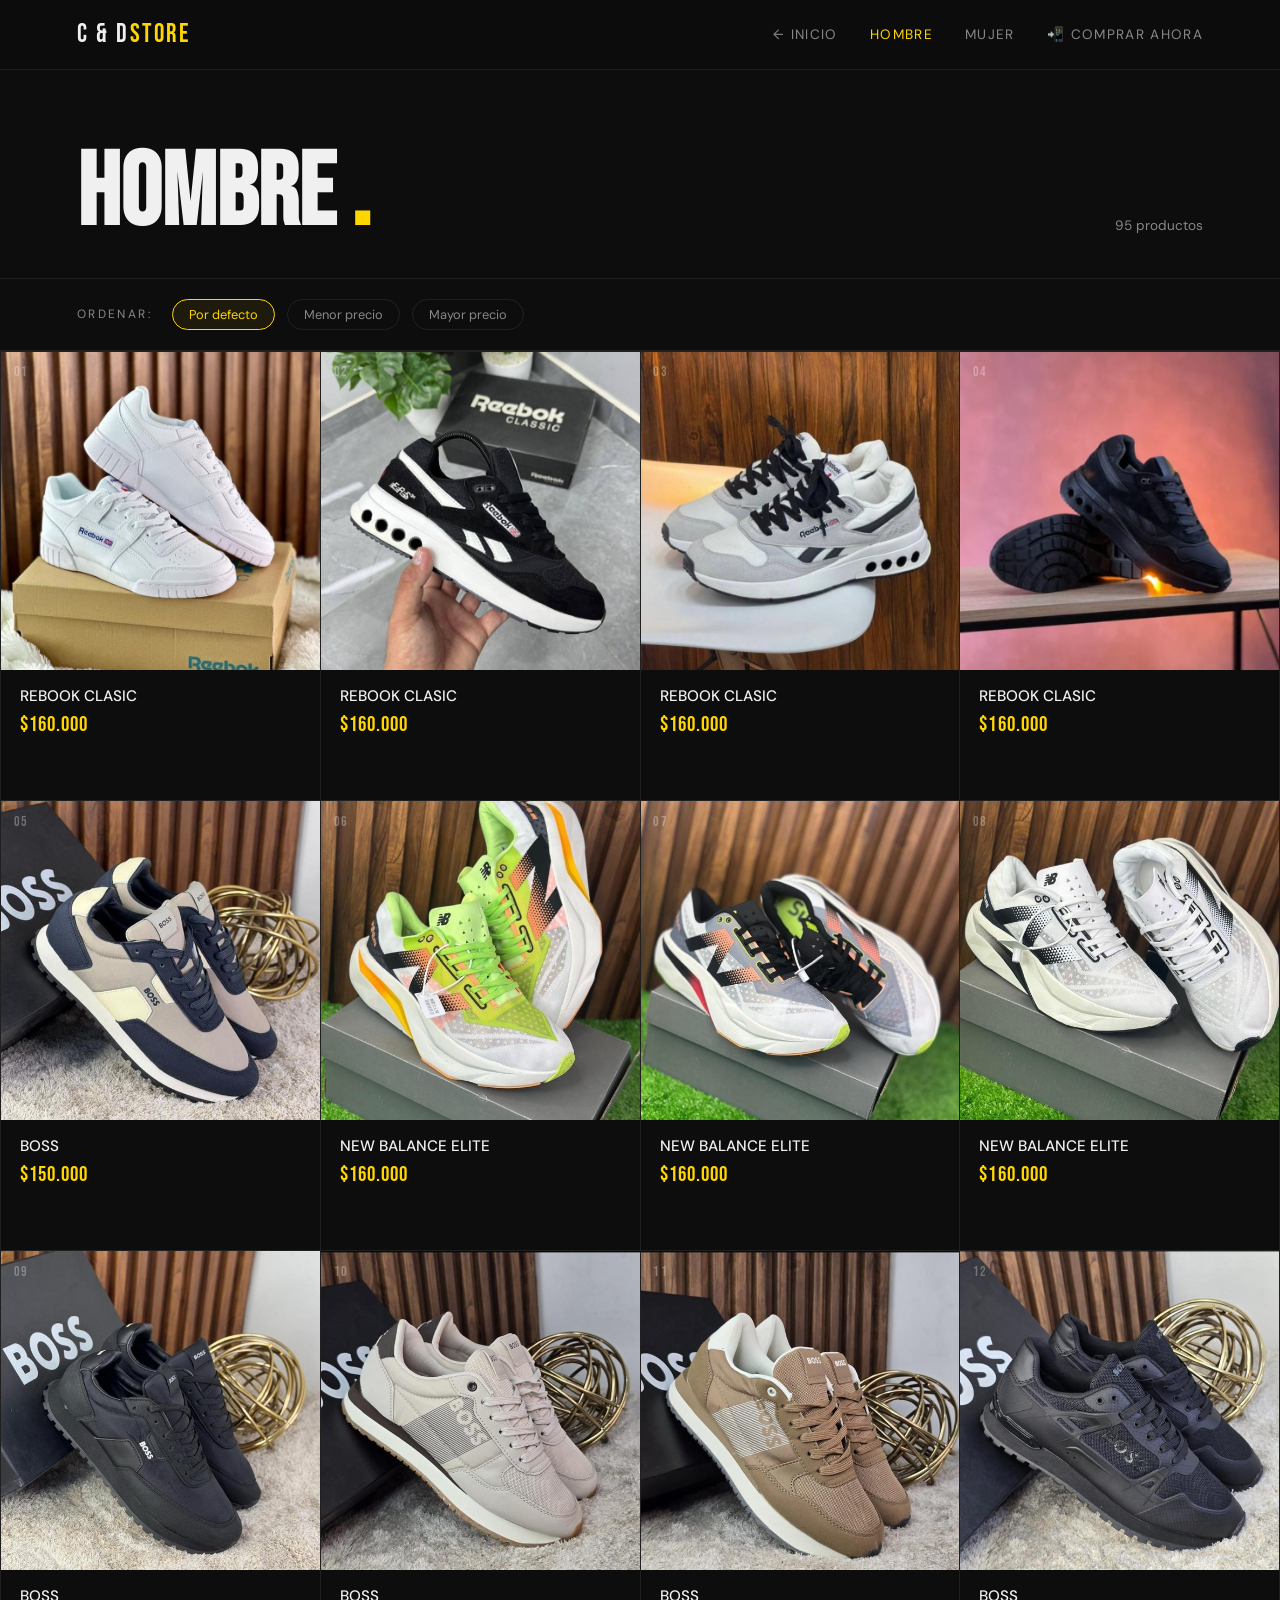
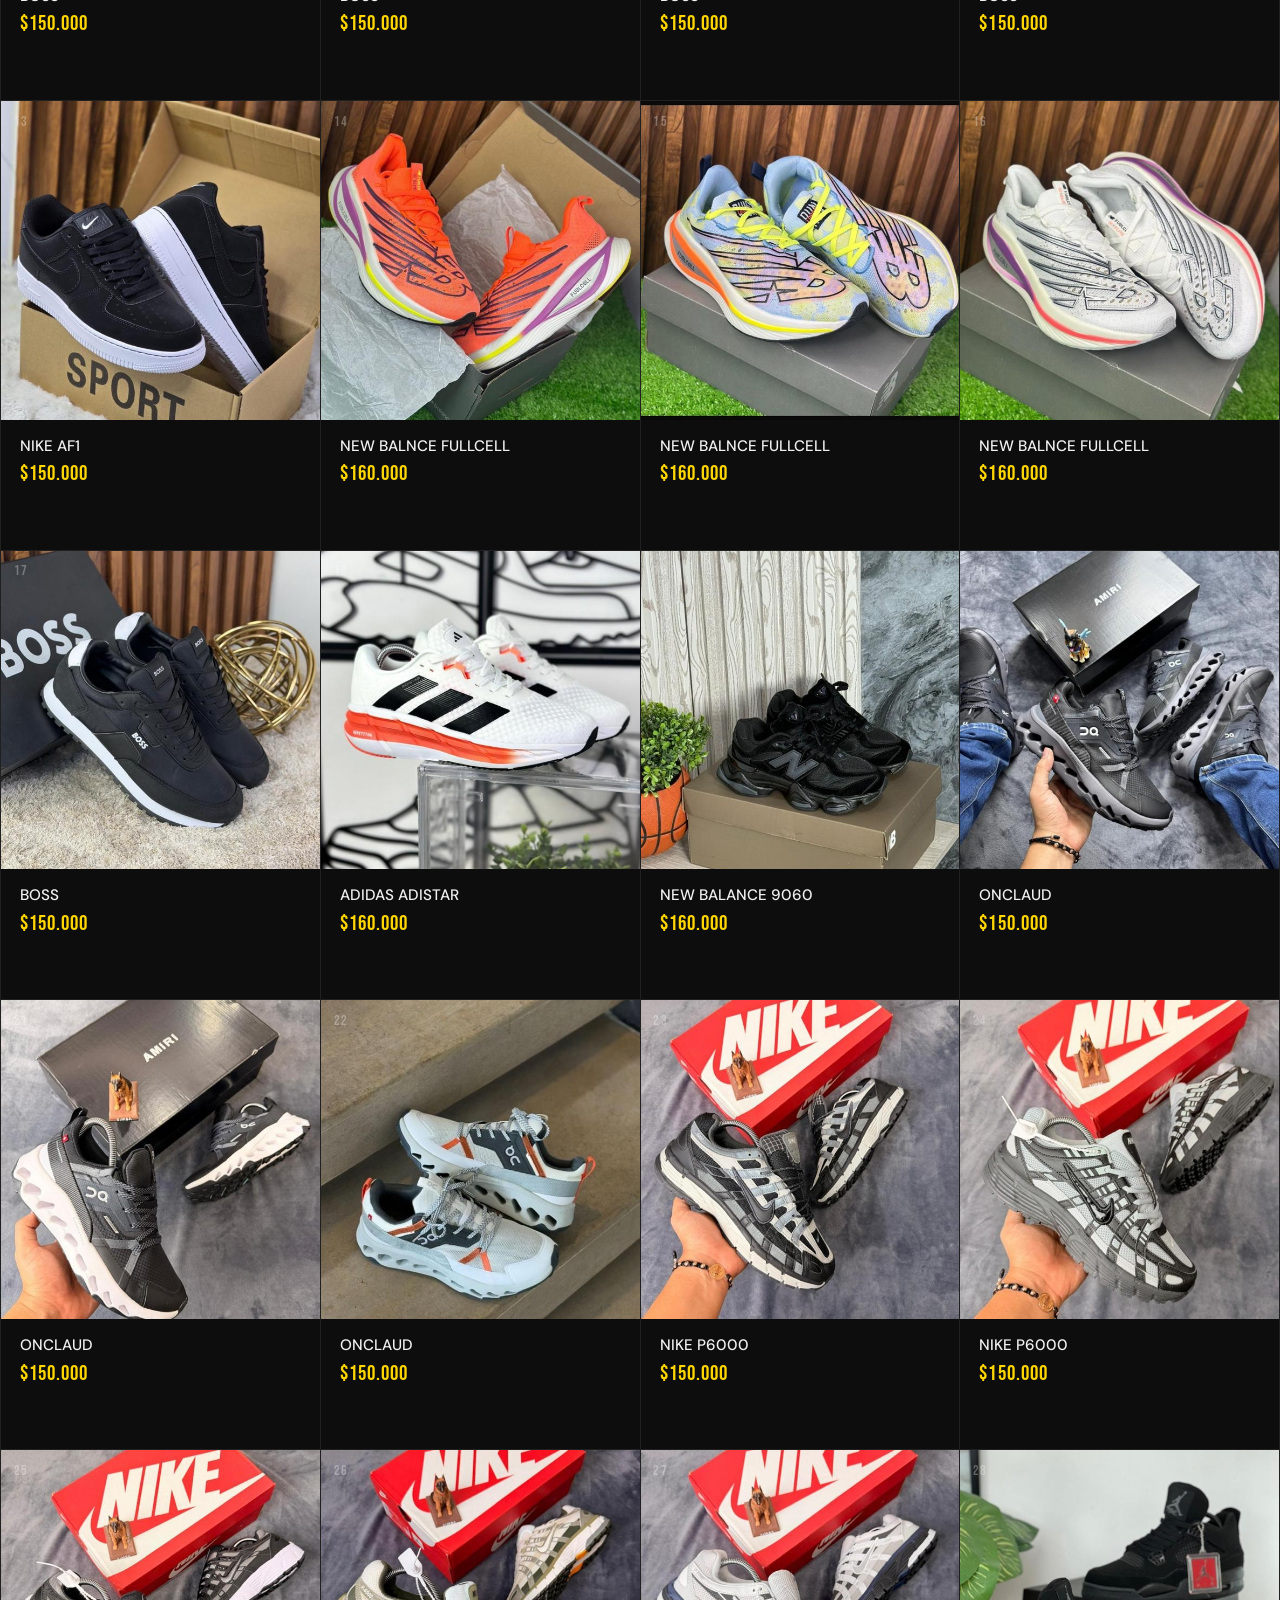
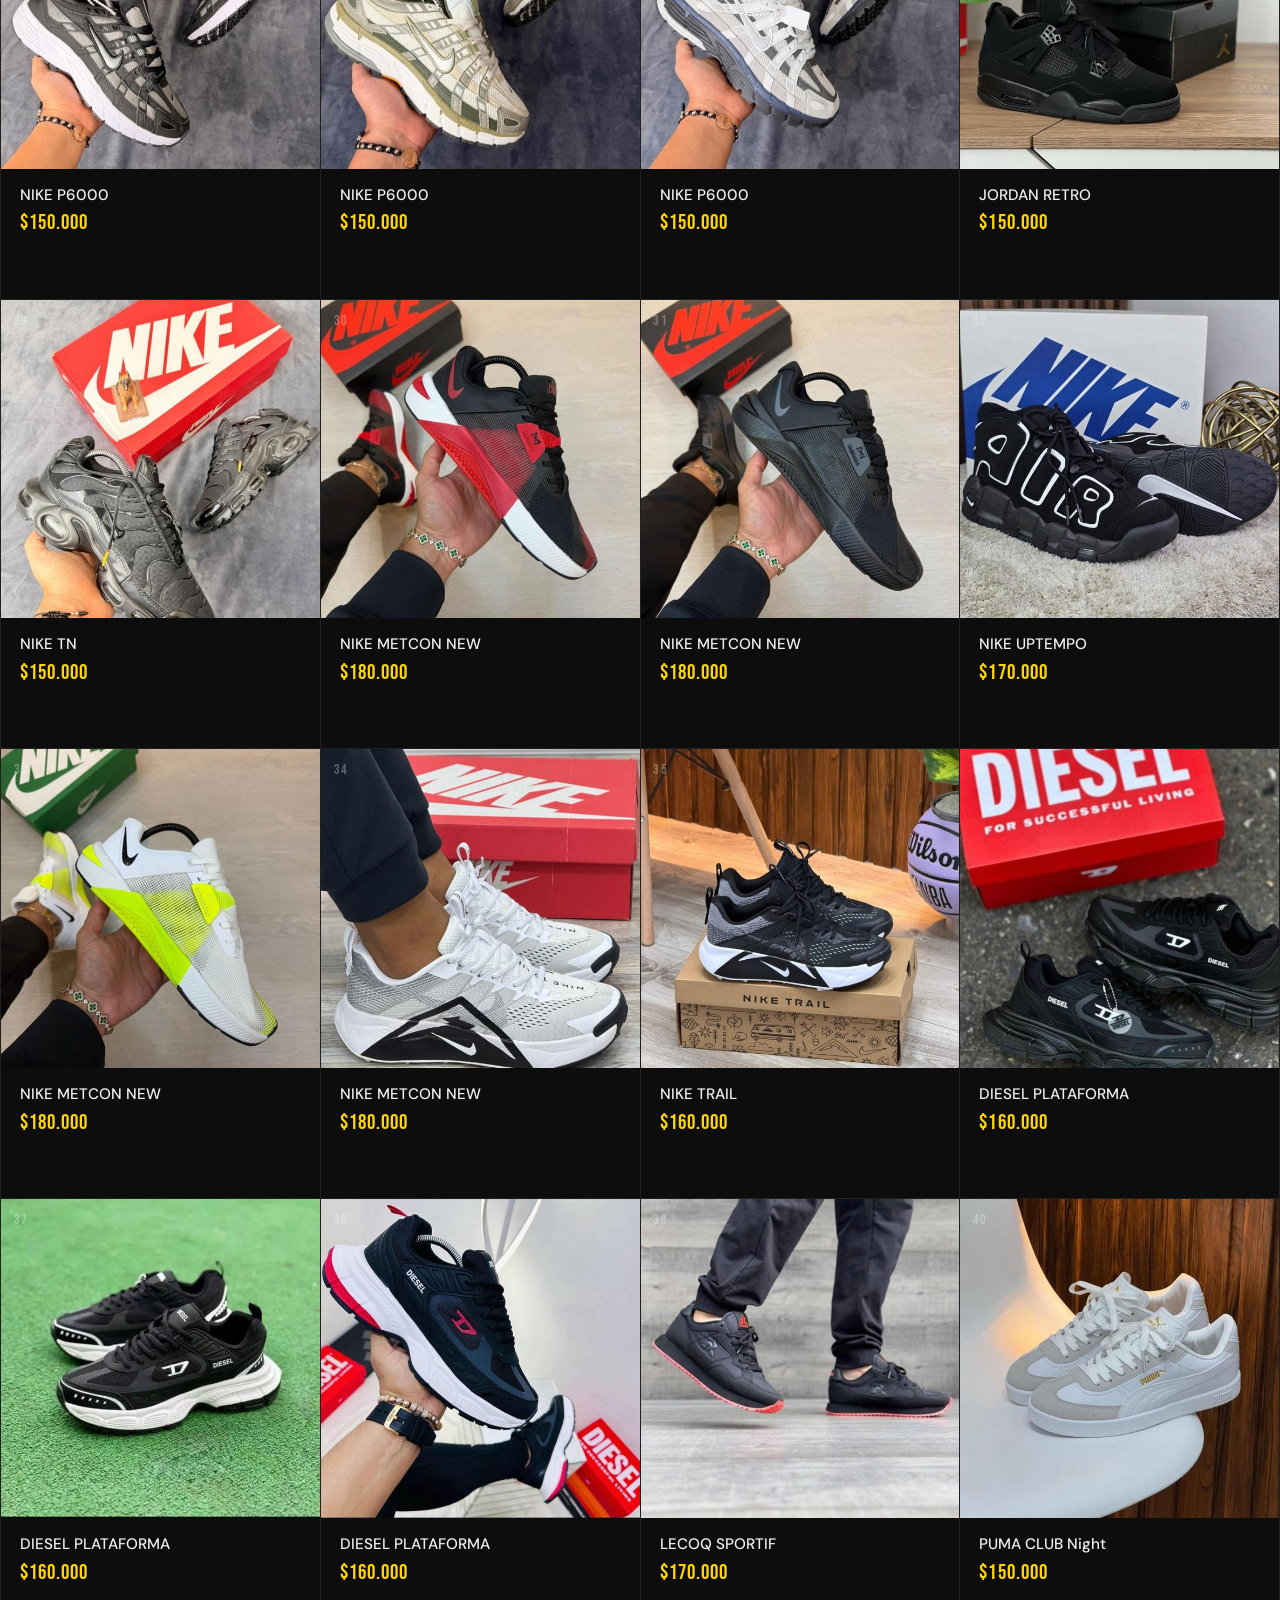
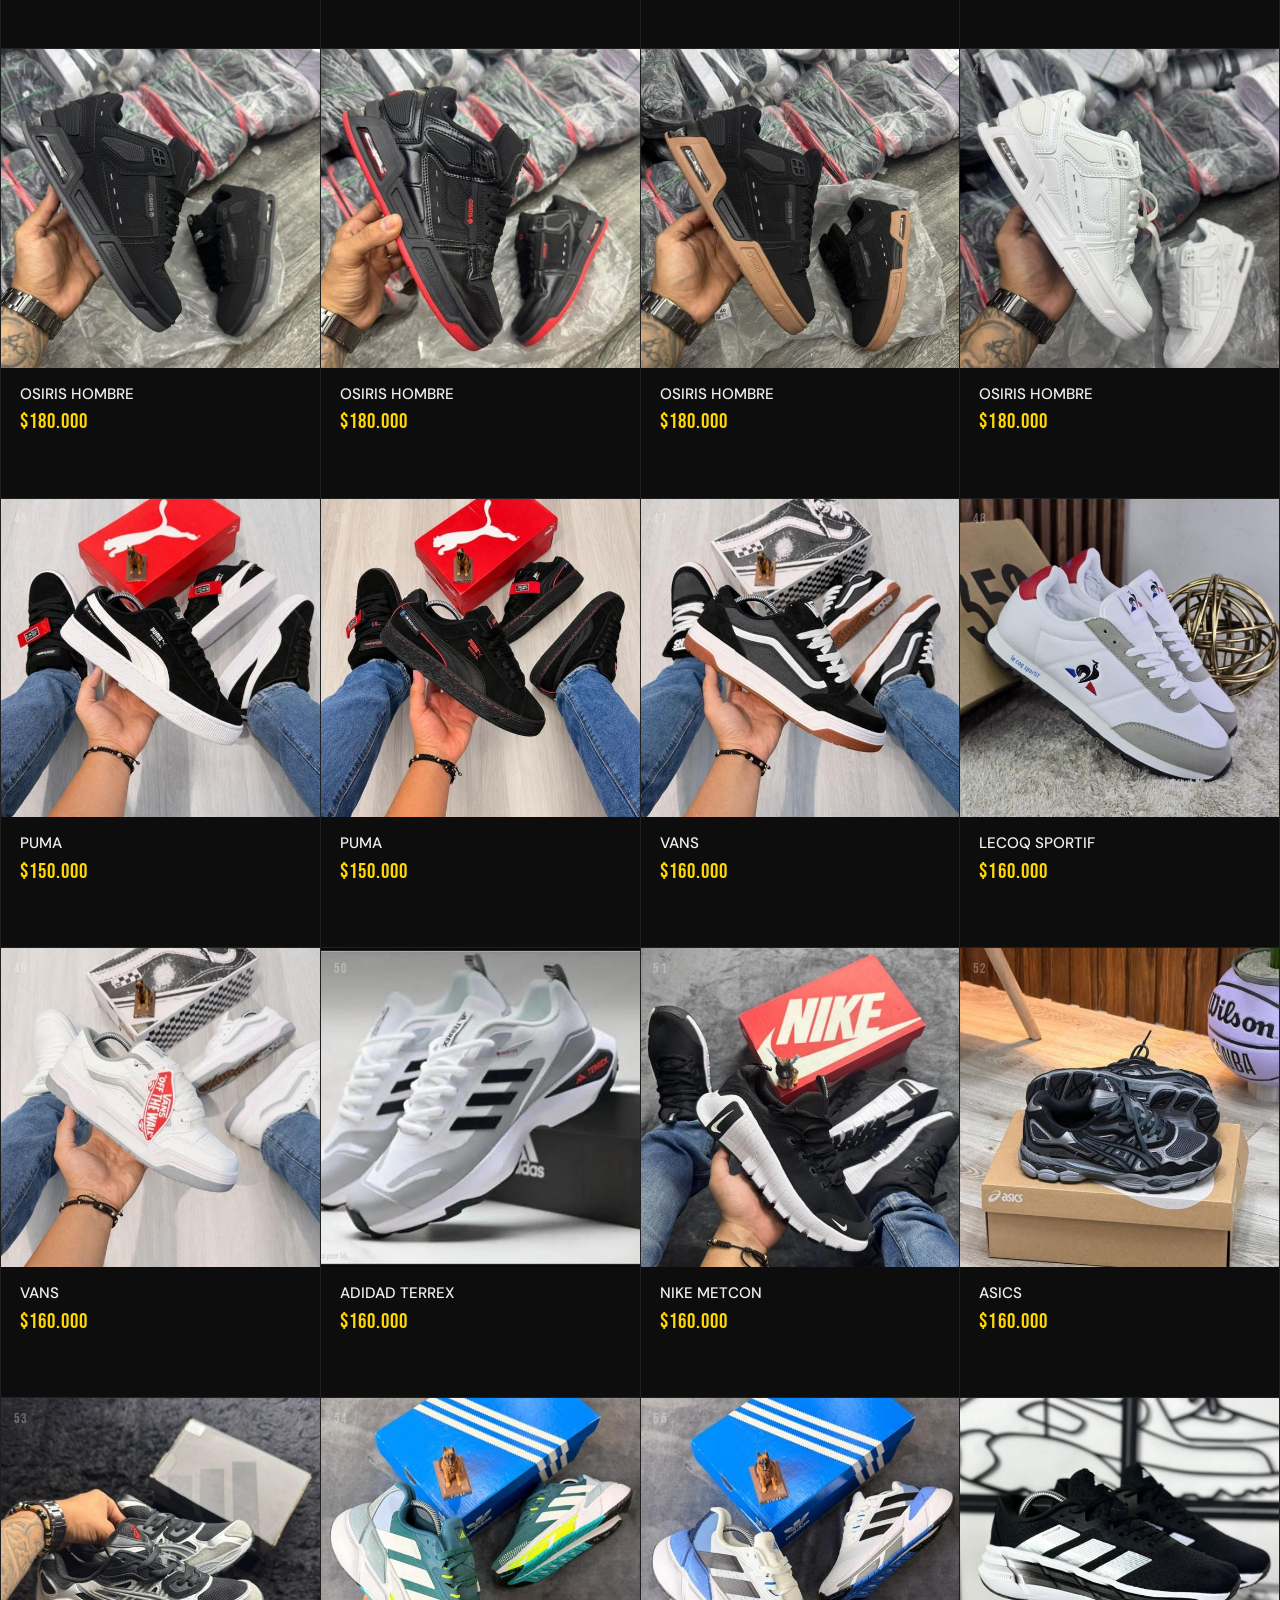
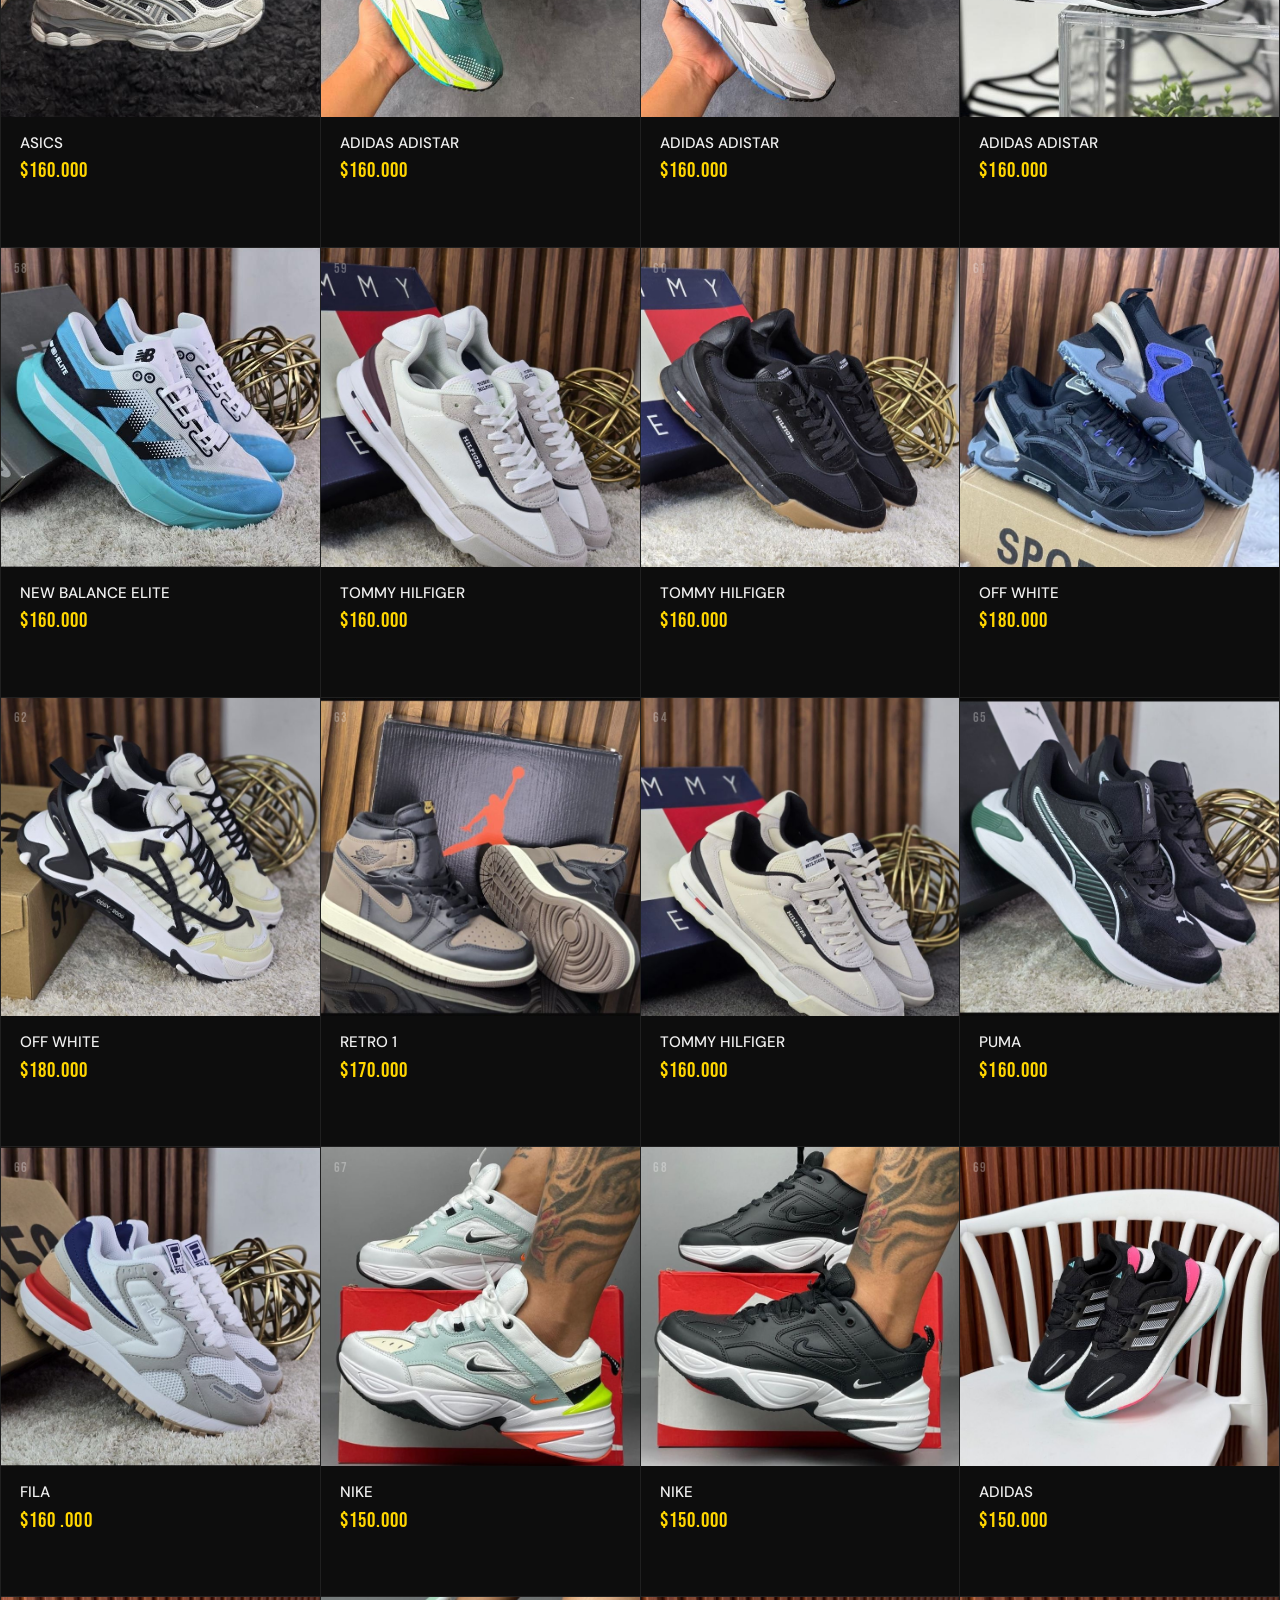
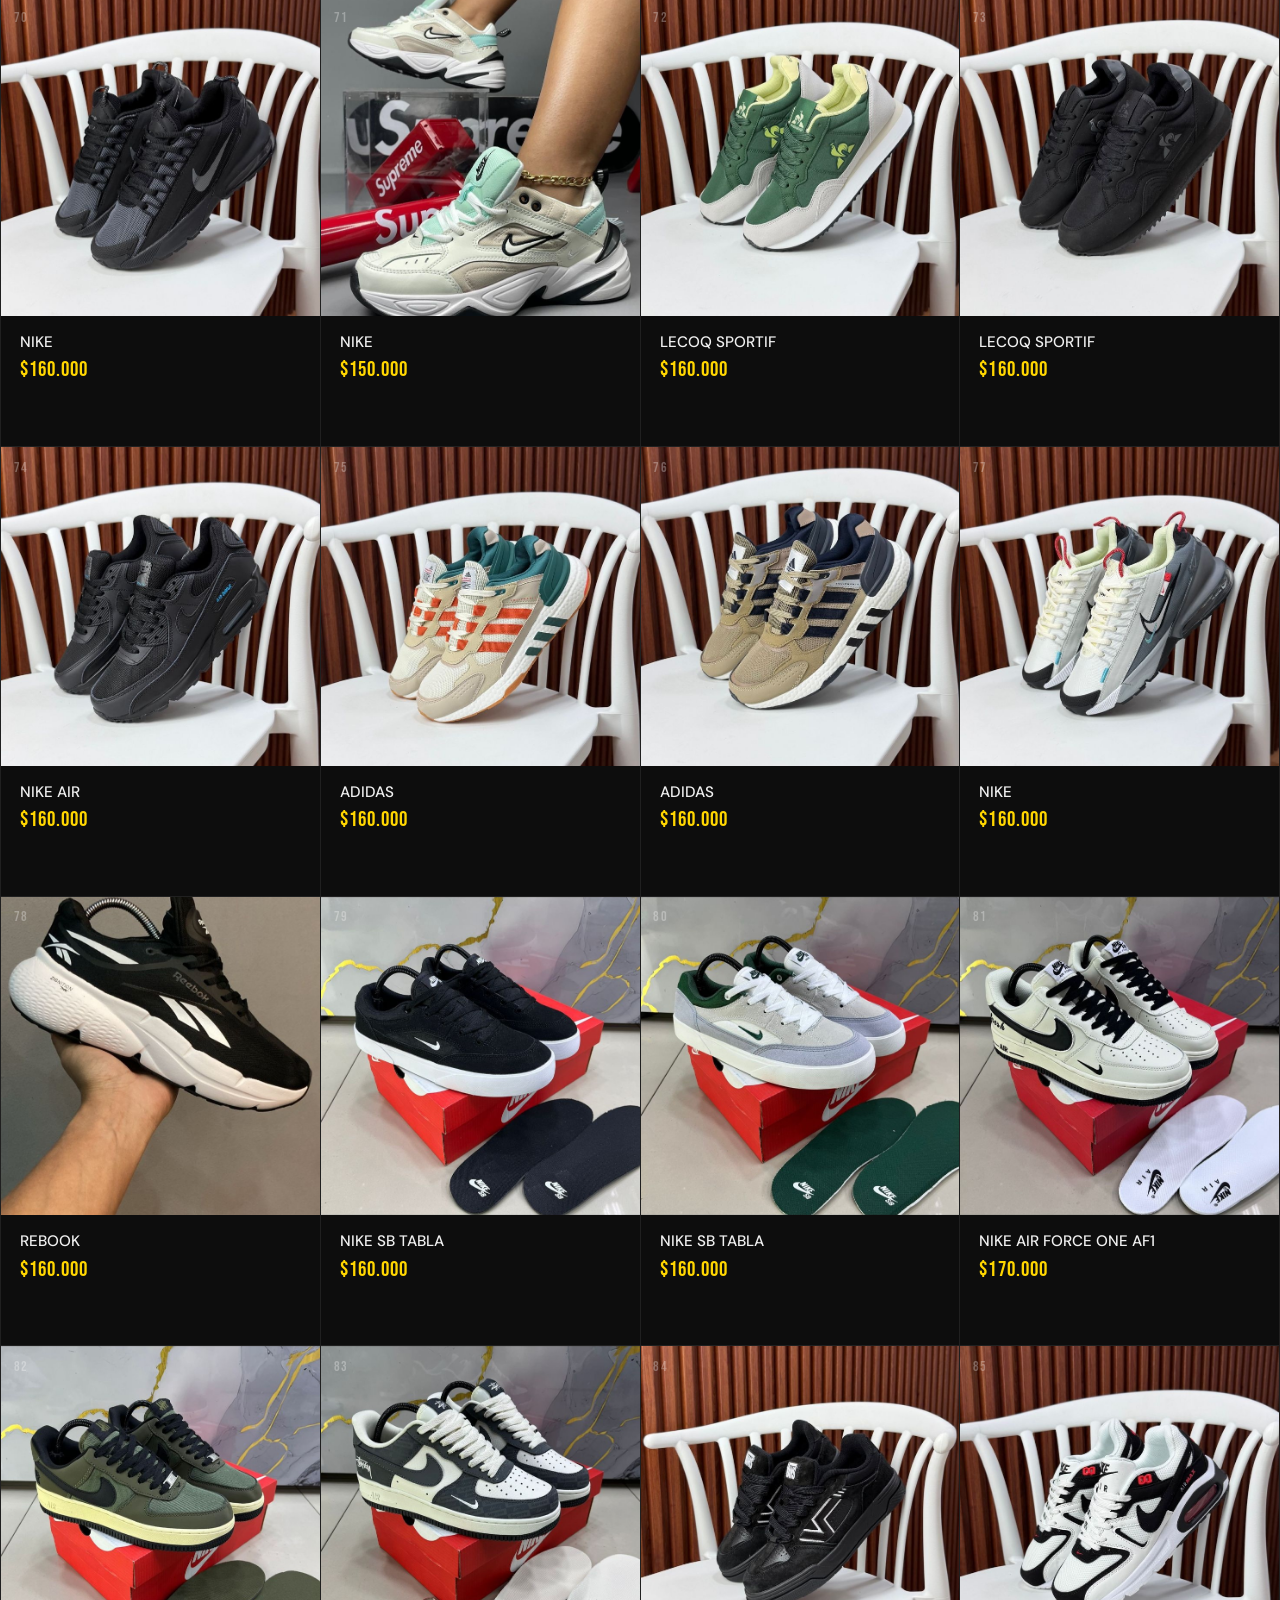
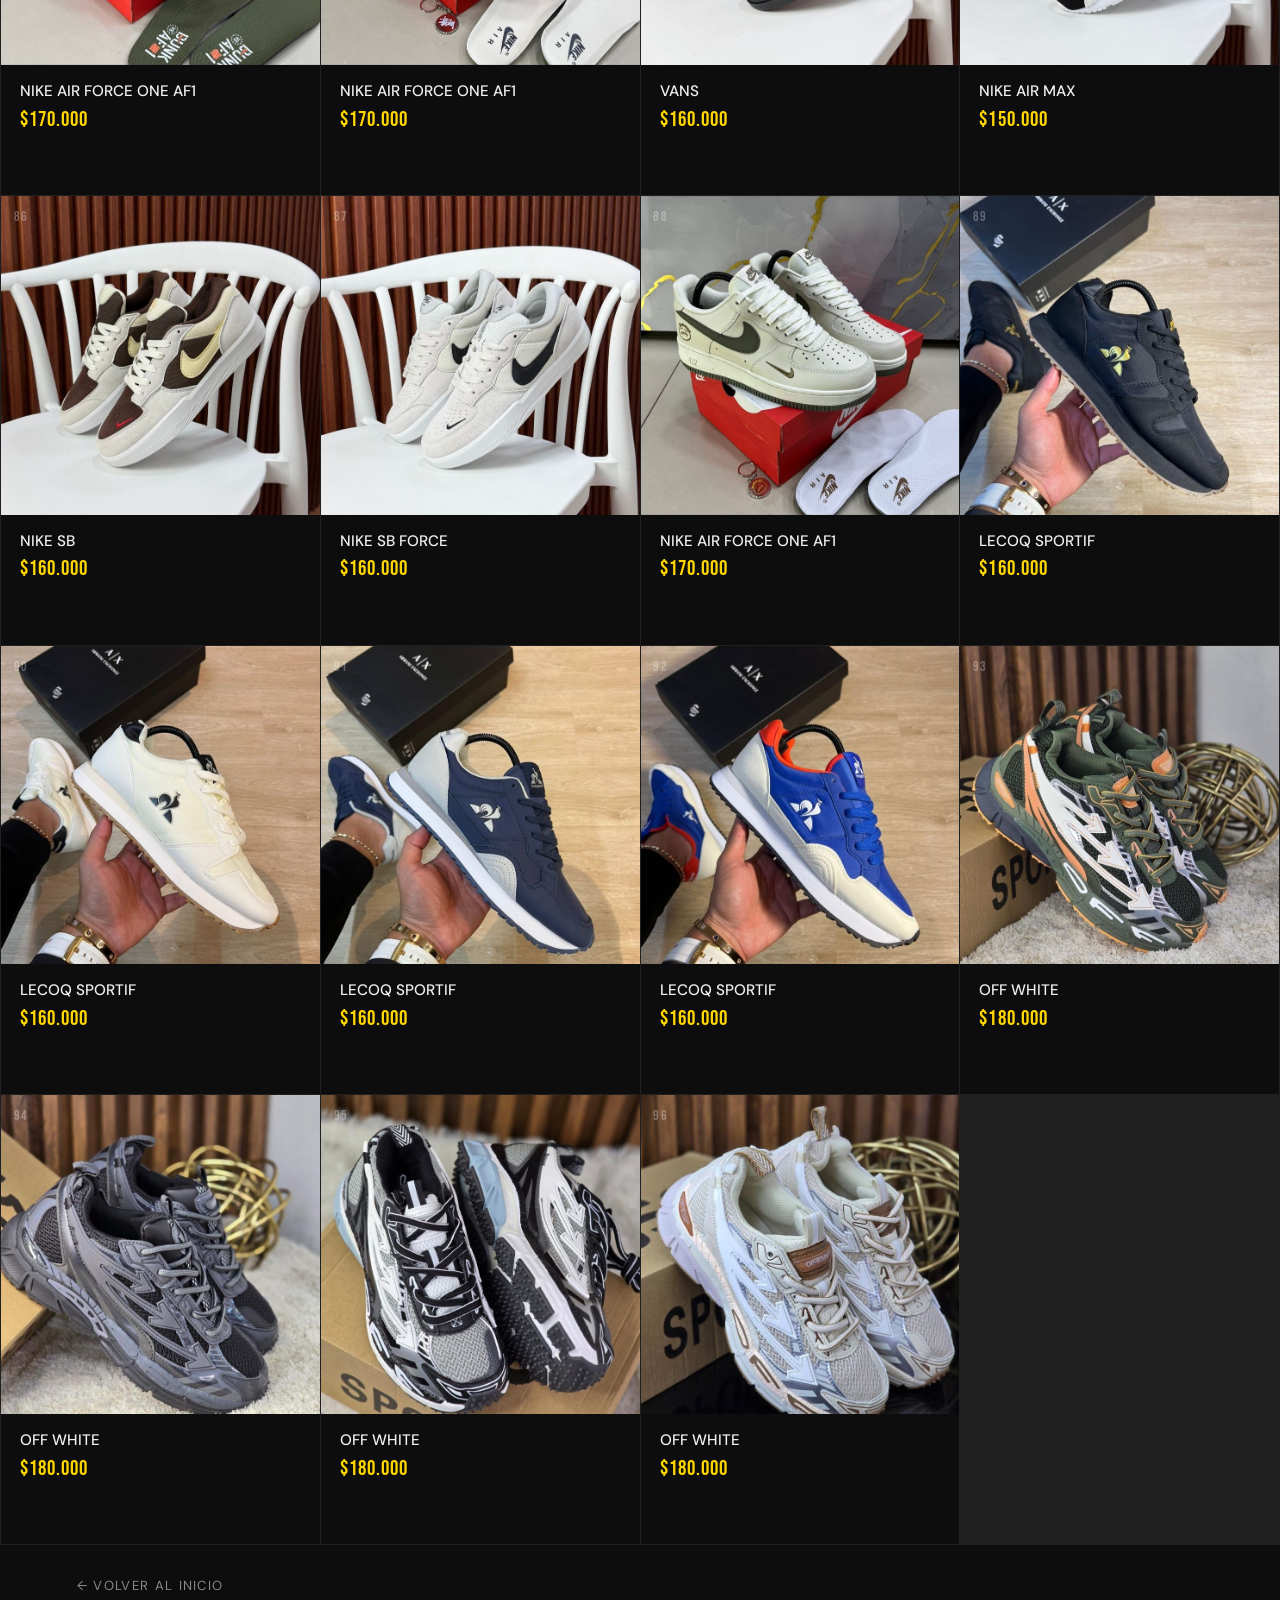
==== commit b45499b0: "descripcion del cambio" ====
--- a/hombre.html
+++ b/hombre.html
@@ -3,7 +3,7 @@
 <head>
   <meta charset="UTF-8" />
   <meta name="viewport" content="width=device-width, initial-scale=1.0"/>
-  <title>Hombre — SOLE STORE</title>
+  <title>Hombre — C & D STORE</title>
   <link rel="preconnect" href="https://fonts.googleapis.com">
   <link href="https://fonts.googleapis.com/css2?family=Bebas+Neue&family=DM+Sans:wght@300;400;500&display=swap" rel="stylesheet">
   <link rel="stylesheet" href="src/styles/main.css">
@@ -11,7 +11,7 @@
 <body>
 
   <nav class="navbar">
-    <a href="index.html" class="nav-logo">SOLE<span>STORE</span></a>
+    <a href="index.html" class="nav-logo">C & D<span>STORE</span></a>
     <div class="nav-links">
       <a href="index.html">← Inicio</a>
       <a href="hombre.html" style="color:var(--accent)">Hombre</a>
--- a/src/styles/main.css
+++ b/src/styles/main.css
@@ -1,5 +1,5 @@
 /* ═══════════════════════════════════════
-   SOLE STORE — main.css
+   C & D STORE — main.css
    ═══════════════════════════════════════ */
 
 @import url('https://fonts.googleapis.com/css2?family=Bebas+Neue&family=DM+Sans:wght@300;400;500&display=swap');
